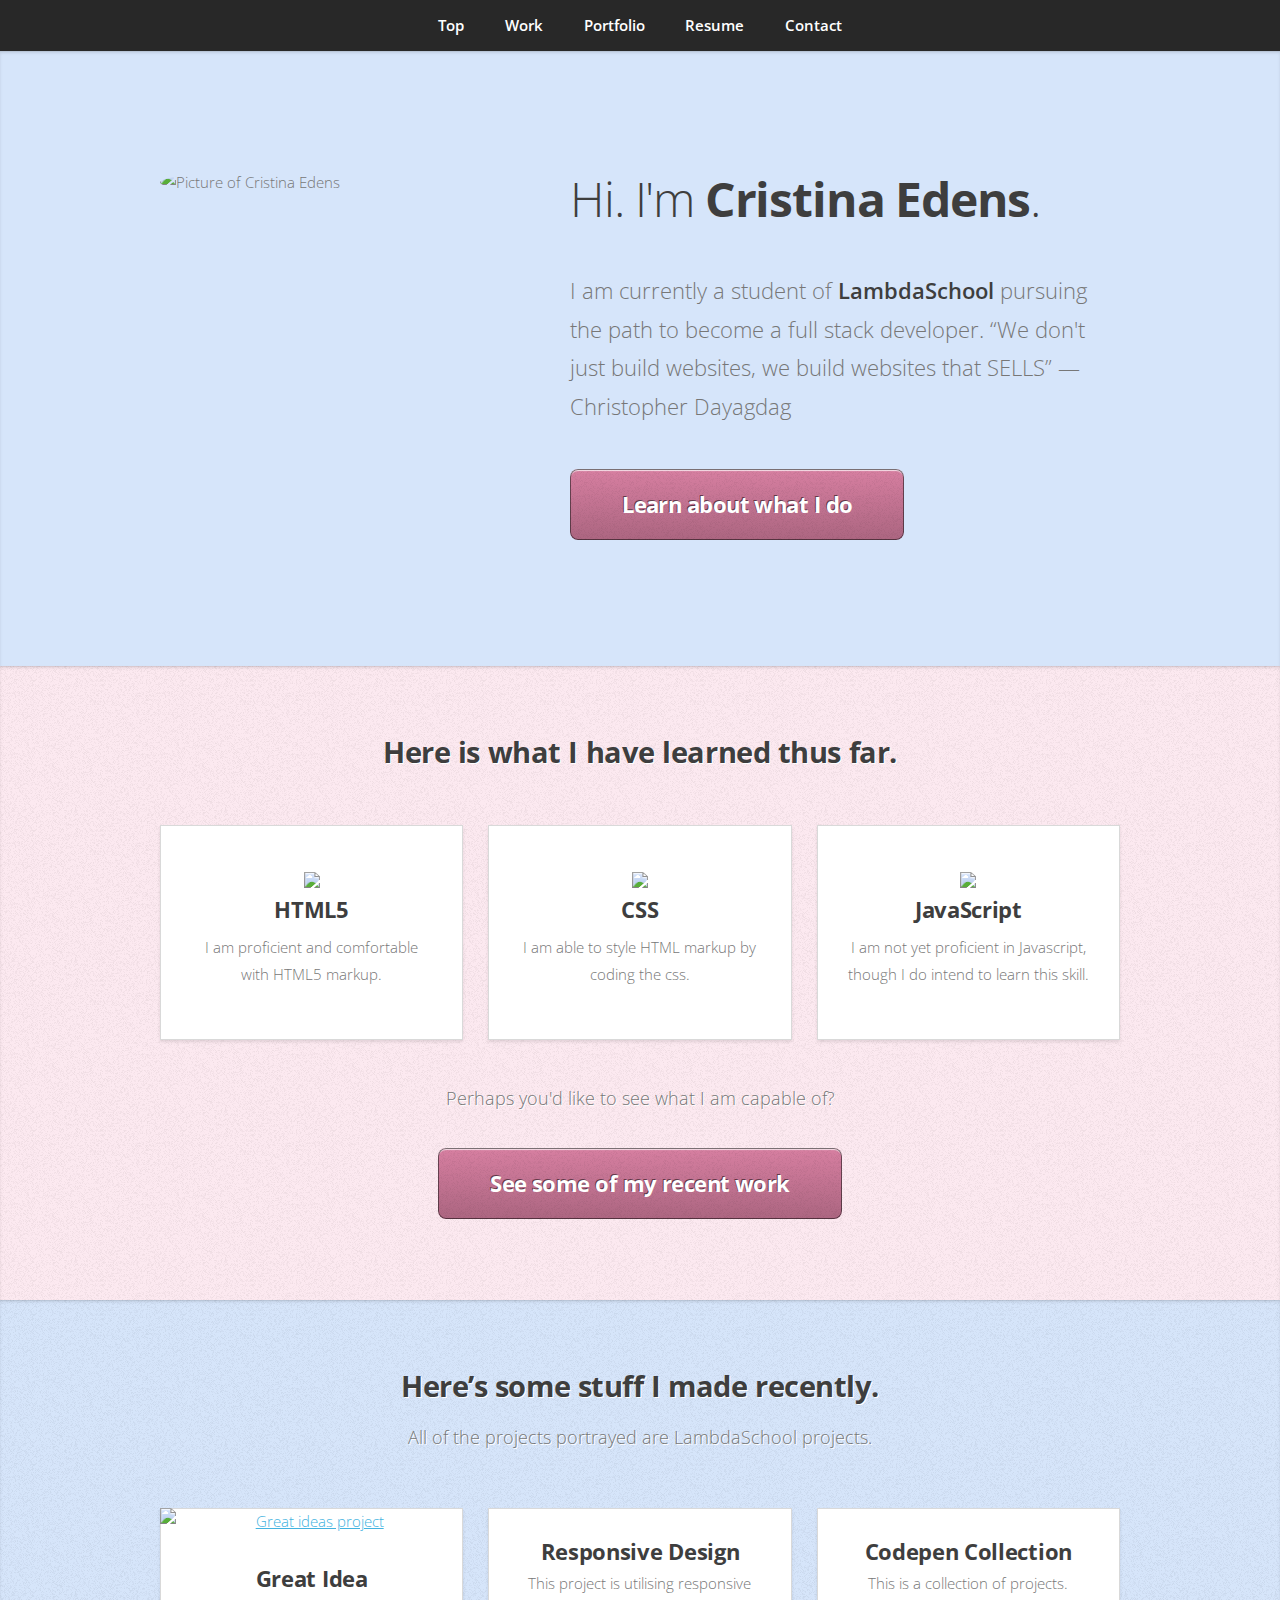
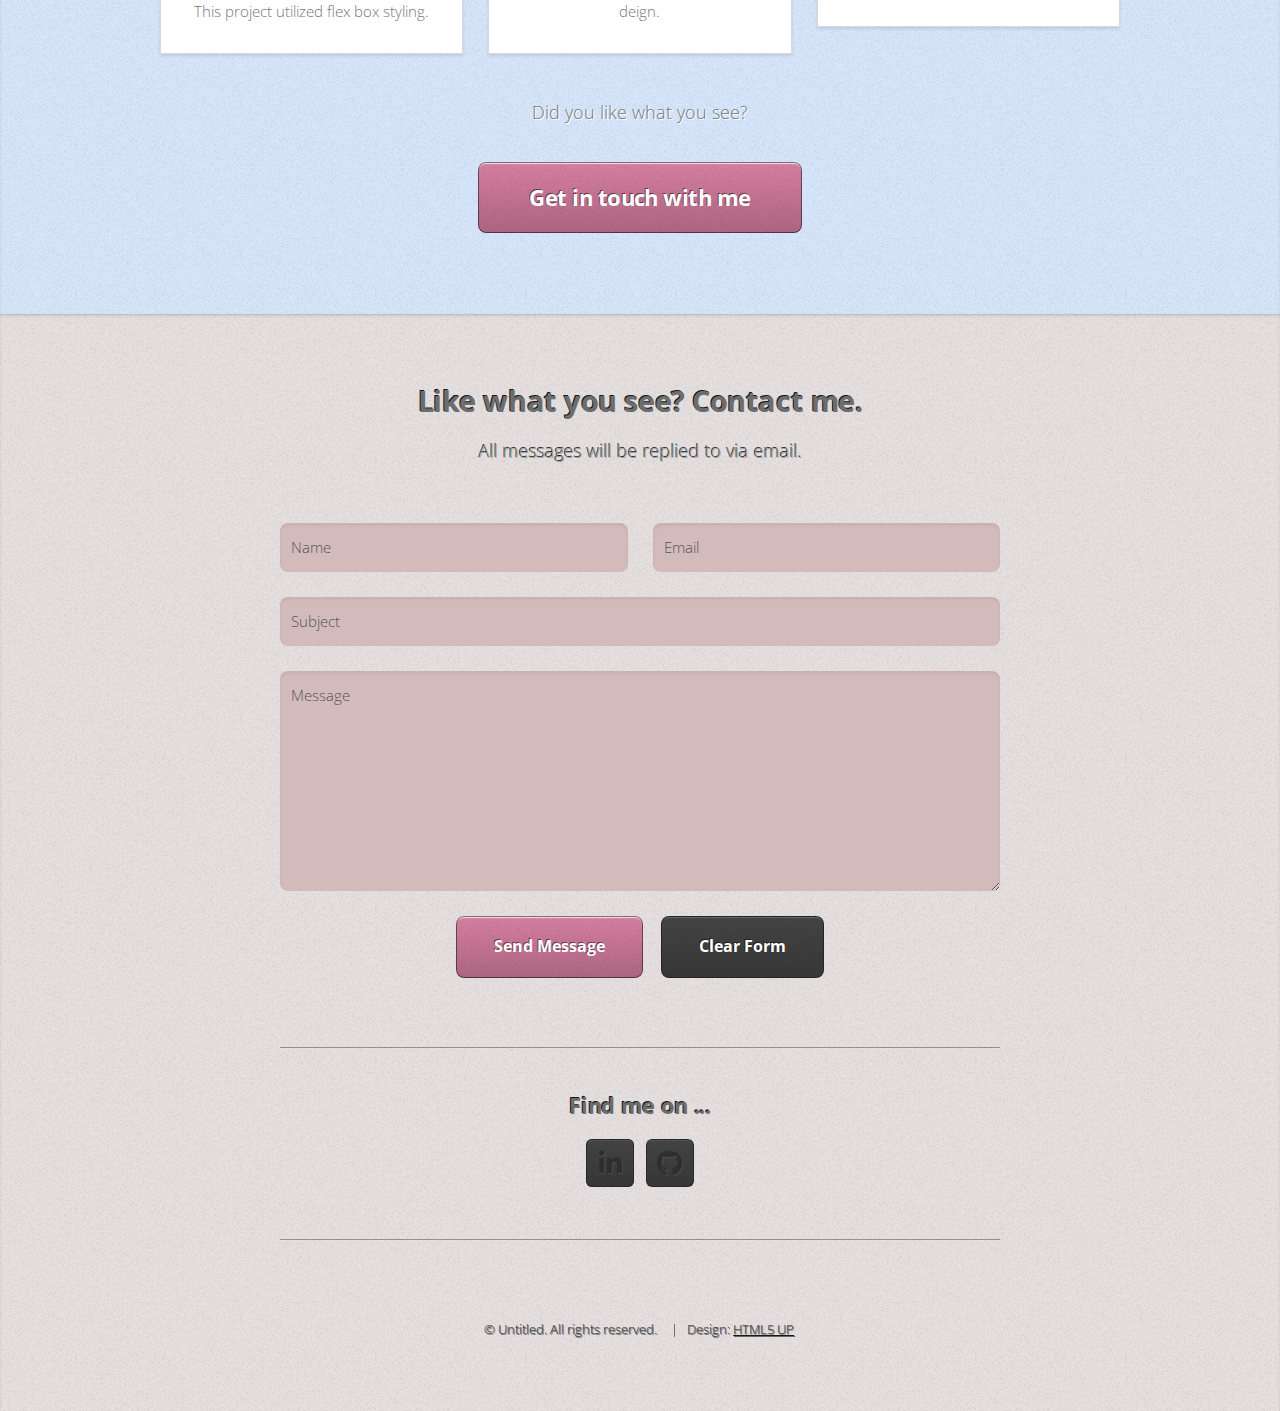
==== index.html @ f10b42aa "moved files from project to live" ====
<!DOCTYPE HTML>
<!--
	Miniport by HTML5 UP edited by Cristina Edens
	html5up.net | @ajlkn
	Free for personal and commercial use under the CCA 3.0 license (html5up.net/license)
-->
<html>

<head>
    <title>Cristina Edens Portfolio</title>
    <meta charset="utf-8" />
    <meta name="viewport" content="width=device-width, initial-scale=1" />
    <link rel="stylesheet" href="assets/css/main.css" />
</head>

<body class="is-preload">

    <!-- Nav -->
    <nav id="nav">
        <ul class="container">
            <li><a href="#top">Top</a></li>
            <li><a href="#work">Work</a></li>
            <li><a href="#portfolio">Portfolio</a></li>
            <li><a href="/resume/index.html">Resume</a></li>
            <li><a href="#contact">Contact</a></li>
        </ul>
    </nav>

    <!-- Home -->
    <article id="top" class="wrapper style1">
        <div class="container">
            <div class="row">
                <div class="col-4 col-5-large col-12-medium">
                    <span class="image fit"><img src="https://i.imgur.com/F3bVmMx.png" alt="Picture of Cristina Edens" /></span>
                </div>
                <div class="col-8 col-7-large col-12-medium">
                    <header>
                        <h1>Hi. I'm <strong>Cristina Edens</strong>.</h1>
                    </header>
                    <p>I am currently a student of <strong>LambdaSchool</strong> pursuing the path to become a full stack developer. “We don't just build websites, we build websites that SELLS” ― Christopher Dayagdag</p>
                    <a href="#work" class="button large scrolly">Learn about what I do</a>
                </div>
            </div>
        </div>
    </article>

    <!-- Work -->
    <article id="work" class="wrapper style2">
        <div class="container">
            <header>
                <h2>Here is what I have learned thus far.</h2>
                <p></p>
            </header>
            <div class="row aln-center">
                <div class="col-4 col-6-medium col-12-small">
                    <section class="box style1">
                        <span class="HTML5"><img src="https://i.imgur.com/Sse3jSx.png"/></span>
                        <h3>HTML5</h3>
                        <p>I am proficient and comfortable with HTML5 markup.</p>
                    </section>
                </div>
                <div class="col-4 col-6-medium col-12-small">
                    <section class="box style1">
                        <span class="css"><img src="https://i.imgur.com/f6TMExQ.png" /></span>
                        <h3>CSS</h3>
                        <p>I am able to style HTML markup by coding the css.</p>
                    </section>
                </div>
                <div class="col-4 col-6-medium col-12-small">
                    <section class="box style1">
                        <span class="javascript"><img src="https://i.imgur.com/dEHGh4d.png"/></span>
                        <h3>JavaScript</h3>
                        <p>I am not yet proficient in Javascript, though I do intend to learn this skill.</p>
                    </section>
                </div>
            </div>
            <footer>
                <p>Perhaps you'd like to see what I am capable of?</p>
                <a href="#portfolio" class="button large scrolly">See some of my recent work</a>
            </footer>
        </div>
    </article>

    <!-- Portfolio -->
    <article id="portfolio" class="wrapper style3">
        <div class="container">
            <header>
                <h2>Here’s some stuff I made recently.</h2>
                <p>All of the projects portrayed are LambdaSchool projects.</p>
            </header>
            <div class="row">
                <div class="col-4 col-6-medium col-12-small">
                    <article class="box style2">
                        <a href="https://github.com/cristinaedens/User-Interface" target="_blank" class="image featured"><img src="https://i.imgur.com/o4sLLwU.jpg" alt="Great ideas project" /></a>
                        <h3><a href="https://github.com/cristinaedens/User-Interface" target="_blank">Great Idea</a></h3>
                        <p>This project utilized flex box styling.</p>
                    </article>
                </div>
                <div class="col-4 col-6-medium col-12-small">
                    <article class="box style2">
                        <a href="https://github.com/cristinaedens/responsive-web-design-I" target="_blank" class="image featured"><img src="https://i.imgur.com/r49oYNP.jpg" alt="" /></a>
                        <h3><a href="https://github.com/cristinaedens/responsive-web-design-I" target="_blank">Responsive Design</a></h3>
                        <p>This project is utilising responsive deign.</p>
                    </article>
                </div>
                <div class="col-4 col-6-medium col-12-small">
                    <article class="box style2">
                        <a href="https://codepen.io/collection/nWeqpE/" target="_blank" class="image featured"><img src="https://i.imgur.com/X6CvQPA.png" alt="" /></a>
                        <h3><a href="https://codepen.io/collection/nWeqpE/" target="_blank">Codepen Collection</a></h3>
                        <p>This is a collection of projects.</p>
                    </article>
                </div>
                <!-- <div class="col-4 col-6-medium col-12-small">
							<article class="box style2">
								<a href="#" class="image featured"><img src="images/pic04.jpg" alt="" /></a>
								<h3><a href="#">Tempus dolore</a></h3>
								<p>Ornare nulla proin odio consequat.</p>
							</article>
						</div>
						<div class="col-4 col-6-medium col-12-small">
							<article class="box style2">
								<a href="#" class="image featured"><img src="images/pic05.jpg" alt="" /></a>
								<h3><a href="#">Feugiat aliquam</a></h3>
								<p>Ornare nulla proin odio consequat.</p>
							</article>
						</div>
						<div class="col-4 col-6-medium col-12-small">
							<article class="box style2">
								<a href="#" class="image featured"><img src="images/pic06.jpg" alt="" /></a>
								<h3><a href="#">Sed amet ornare</a></h3>
								<p>Ornare nulla proin odio consequat.</p>
							</article>
						</div> -->
            </div>
            <footer>
                <p>Did you like what you see?</p>
                <a href="#contact" class="button large scrolly">Get in touch with me</a>
            </footer>
        </div>
    </article>

    <!-- Contact -->
    <article id="contact" class="wrapper style4">
        <div class="container medium">
            <header>
                <h2>Like what you see? Contact me.</h2>
                <p>All messages will be replied to via email.</p>
            </header>
            <div class="row">
                <div class="col-12">
                    <form method="POST" action="https://formspree.io/xoqvbnrz">
                        <div class="row">
                            <div class="col-6 col-12-small">
                                <input type="text" name="name" id="name" placeholder="Name" />
                            </div>
                            <div class="col-6 col-12-small">
                                <input type="text" name="email" id="email" placeholder="Email" />
                            </div>
                            <div class="col-12">
                                <input type="text" name="subject" id="subject" placeholder="Subject" />
                            </div>
                            <div class="col-12">
                                <textarea name="message" id="message" placeholder="Message"></textarea>
                            </div>
                            <div class="col-12">
                                <ul class="actions">
                                    <li><input type="submit" value="Send Message" /></li>
                                    <li><input type="reset" value="Clear Form" class="alt" /></li>
                                </ul>
                            </div>
                        </div>
                    </form>
                </div>
                <div class="col-12">
                    <hr />
                    <h3>Find me on ...</h3>
                    <ul class="social">
                        <!-- <li><a href="#" class="icon brands fa-twitter"><span class="label">Twitter</span></a></li> -->
                        <!-- <li><a href="#" class="icon brands fa-facebook-f"><span class="label">Facebook</span></a></li> -->
                        <!-- <li><a href="#" class="icon brands fa-dribbble"><span class="label">Dribbble</span></a></li> -->
                        <li><a href="https://www.linkedin.com/in/cristina-edens-65777b198/" target="_blank" class="icon brands fa-linkedin-in"><span class="label">LinkedIn</span></a></li>
                        <!-- <li><a href="#" class="icon brands fa-tumblr"><span class="label">Tumblr</span></a></li> -->
                        <!-- <li><a href="#" class="icon brands fa-google-plus"><span class="label">Google+</span></a></li> -->
                        <li><a href="https://github.com/cristinaedens" class="icon brands fa-github" target="_blank"><span class="label">Github</span></a></li>
                        <!--
								<li><a href="#" class="icon solid fa-rss"><span>RSS</span></a></li>
								<li><a href="#" class="icon brands fa-instagram"><span>Instagram</span></a></li>
								<li><a href="#" class="icon brands fa-foursquare"><span>Foursquare</span></a></li>
								<li><a href="#" class="icon brands fa-skype"><span>Skype</span></a></li>
								<li><a href="#" class="icon brands fa-soundcloud"><span>Soundcloud</span></a></li>
								<li><a href="#" class="icon brands fa-youtube"><span>YouTube</span></a></li>
								<li><a href="#" class="icon brands fa-blogger"><span>Blogger</span></a></li>
								<li><a href="#" class="icon brands fa-flickr"><span>Flickr</span></a></li>
								<li><a href="#" class="icon brands fa-vimeo"><span>Vimeo</span></a></li>
								-->
                    </ul>
                    <hr />
                </div>
            </div>
            <footer>
                <ul id="copyright">
                    <li>&copy; Untitled. All rights reserved.</li>
                    <li>Design: <a href="http://html5up.net">HTML5 UP</a></li>
                </ul>
            </footer>
        </div>
    </article>

    <!-- Scripts -->
    <script src="assets/js/jquery.min.js"></script>
    <script src="assets/js/jquery.scrolly.min.js"></script>
    <script src="assets/js/browser.min.js"></script>
    <script src="assets/js/breakpoints.min.js"></script>
    <script src="assets/js/util.js"></script>
    <script src="assets/js/main.js"></script>

</body>

</html>
---- assets/css/main.css ----
@import url("https://fonts.googleapis.com/css?family=Open+Sans:300,300italic,600,600italic,700");
@import url("fontawesome-all.min.css");

/*
	Miniport by HTML5 UP
	html5up.net | @ajlkn
	Free for personal and commercial use under the CCA 3.0 license (html5up.net/license)
*/

html, body, div, span, applet, object,
iframe, h1, h2, h3, h4, h5, h6, p, blockquote,
pre, a, abbr, acronym, address, big, cite,
code, del, dfn, em, img, ins, kbd, q, s, samp,
small, strike, strong, sub, sup, tt, var, b,
u, i, center, dl, dt, dd, ol, ul, li, fieldset,
form, label, legend, table, caption, tbody,
tfoot, thead, tr, th, td, article, aside,
canvas, details, embed, figure, figcaption,
footer, header, hgroup, menu, nav, output, ruby,
section, summary, time, mark, audio, video {
	margin: 0;
	padding: 0;
	border: 0;
	font-size: 100%;
	font: inherit;
	vertical-align: baseline;}

article, aside, details, figcaption, figure,
footer, header, hgroup, menu, nav, section {
	display: block;}

body {
	line-height: 1;
}

ol, ul {
	list-style: none;
}

blockquote, q {
	quotes: none;
}

	blockquote:before, blockquote:after, q:before, q:after {
		content: '';
		content: none;
	}

table {
	border-collapse: collapse;
	border-spacing: 0;
}

body {
	-webkit-text-size-adjust: none;
}

mark {
	background-color: transparent;
	color: inherit;
}

input::-moz-focus-inner {
	border: 0;
	padding: 0;
}

input, select, textarea {
	-moz-appearance: none;
	-webkit-appearance: none;
	-ms-appearance: none;
	appearance: none;
}

/* Basic */

	html {
		box-sizing: border-box;
	}

	*, *:before, *:after {
		box-sizing: inherit;
	}

	body {
		padding-top: 3.5em;
	}

		body.is-preload *, body.is-preload *:before, body.is-preload *:after {
			-moz-animation: none !important;
			-webkit-animation: none !important;
			-ms-animation: none !important;
			animation: none !important;
			-moz-transition: none !important;
			-webkit-transition: none !important;
			-ms-transition: none !important;
			transition: none !important;
		}

	body, input, textarea, select {
		font-family: 'Open Sans', sans-serif;
		line-height: 1.85em;
		color: rgb(119, 119, 119);
		font-weight: 300;
		font-size: 13pt;
	}

	a {
		-moz-transition: color .2s ease-in-out;
		-webkit-transition: color .2s ease-in-out;
		-ms-transition: color .2s ease-in-out;
		transition: color .2s ease-in-out;
		color: #43B3E0;
		text-decoration: underline;
	}

		a:hover {
			color: #43bff0 !important;
		}

		a img {
			border: 0;
		}

	b, strong {
		font-weight: 600;
		color: #3e3e3e;
	}

	i, em {
		font-style: italic;
	}

	sub {
		position: relative;
		top: 0.5em;
		font-size: 0.8em;
	}

	sup {
		position: relative;
		top: -0.5em;
		font-size: 0.8em;
	}

	blockquote {
		border-left: solid 0.75em #eee;
		padding: 1em 0 1em 1.5em;
		font-style: italic;
	}

	h1, h2, h3, h4, h5, h6 {
		color: #3e3e3e;
		margin: 0 0 0.75em 0;
	}

	h1 a, h2 a, h3 a, h4 a, h5 a, h6 a {
		text-decoration: none;
		color: inherit;
	}

	h2, h3, h4, h5, h6 {
		font-weight: 700;
	}

	h1 {
		font-size: 3.25em;
		letter-spacing: -0.025em;
		font-weight: 300;
	}

		h1 strong {
			font-weight: 700;
		}

	h2 {
		font-size: 2em;
		letter-spacing: -0.015em;
	}

	h3 {
		font-size: 1.5em;
		letter-spacing: -0.015em;
	}

	em, i {
		font-style: italic;
	}

	br.clear {
		clear: both;
	}

	hr {
		border: 0;
		border-top: solid 1px #444;
		border-top-color: rgba(0, 0, 0, 0.35);
		box-shadow: 0px 1px 0px 0px rgba(255, 255, 255, 0.1);
		height: 1px;
		margin: 3em 0;
	}

	p, ul, ol, dl, table {
		margin-bottom: 2em;
	}

	header {
		margin: 0 0 3em 0;
	}

		header > p {
			font-size: 1.25em;
			margin: 0;
		}

	footer {
		margin: 3em 0 0 0;
	}

		footer > p {
			font-size: 1.25em;
		}

/* Container */

	.container {
		margin: 0 auto;
		max-width: calc(100% - 50px);
		width: 1200px;
	}

		.container.medium {
			width: 900px;
		}

		@media screen and (max-width: 1680px) {

			.container {
				width: 1200px;
			}

				.container.medium {
					width: 900px;
				}

		}

		@media screen and (max-width: 1280px) {

			.container {
				width: 960px;
			}

				.container.medium {
					width: 720px;
				}

		}

		@media screen and (max-width: 980px) {

			.container {
				width: 100%;
			}

				.container.medium {
					width: 75%;
				}

		}

		@media screen and (max-width: 736px) {

			.container {
				width: 100%;
				max-width: calc(100% - 30px);
			}

				.container.medium {
					width: 100%;
				}

		}

/* Row */

	.row {
		display: flex;
		flex-wrap: wrap;
		box-sizing: border-box;
		align-items: stretch;
	}

		.row > * {
			box-sizing: border-box;
		}

		.row.gtr-uniform > * > :last-child {
			margin-bottom: 0;
		}

		.row.aln-left {
			justify-content: flex-start;
		}

		.row.aln-center {
			justify-content: center;
		}

		.row.aln-right {
			justify-content: flex-end;
		}

		.row.aln-top {
			align-items: flex-start;
		}

		.row.aln-middle {
			align-items: center;
		}

		.row.aln-bottom {
			align-items: flex-end;
		}

		.row > .imp {
			order: -1;
		}

		.row > .col-1 {
			width: 8.33333%;
		}

		.row > .off-1 {
			margin-left: 8.33333%;
		}

		.row > .col-2 {
			width: 16.66667%;
		}

		.row > .off-2 {
			margin-left: 16.66667%;
		}

		.row > .col-3 {
			width: 25%;
		}

		.row > .off-3 {
			margin-left: 25%;
		}

		.row > .col-4 {
			width: 33.33333%;
		}

		.row > .off-4 {
			margin-left: 33.33333%;
		}

		.row > .col-5 {
			width: 41.66667%;
		}

		.row > .off-5 {
			margin-left: 41.66667%;
		}

		.row > .col-6 {
			width: 50%;
		}

		.row > .off-6 {
			margin-left: 50%;
		}

		.row > .col-7 {
			width: 58.33333%;
		}

		.row > .off-7 {
			margin-left: 58.33333%;
		}

		.row > .col-8 {
			width: 66.66667%;
		}

		.row > .off-8 {
			margin-left: 66.66667%;
		}

		.row > .col-9 {
			width: 75%;
		}

		.row > .off-9 {
			margin-left: 75%;
		}

		.row > .col-10 {
			width: 83.33333%;
		}

		.row > .off-10 {
			margin-left: 83.33333%;
		}

		.row > .col-11 {
			width: 91.66667%;
		}

		.row > .off-11 {
			margin-left: 91.66667%;
		}

		.row > .col-12 {
			width: 100%;
		}

		.row > .off-12 {
			margin-left: 100%;
		}

		.row.gtr-0 {
			margin-top: 0px;
			margin-left: 0px;
		}

			.row.gtr-0 > * {
				padding: 0px 0 0 0px;
			}

			.row.gtr-0.gtr-uniform {
				margin-top: 0px;
			}

				.row.gtr-0.gtr-uniform > * {
					padding-top: 0px;
				}

		.row.gtr-25 {
			margin-top: -6.25px;
			margin-left: -6.25px;
		}

			.row.gtr-25 > * {
				padding: 6.25px 0 0 6.25px;
			}

			.row.gtr-25.gtr-uniform {
				margin-top: -6.25px;
			}

				.row.gtr-25.gtr-uniform > * {
					padding-top: 6.25px;
				}

		.row.gtr-50 {
			margin-top: -12.5px;
			margin-left: -12.5px;
		}

			.row.gtr-50 > * {
				padding: 12.5px 0 0 12.5px;
			}

			.row.gtr-50.gtr-uniform {
				margin-top: -12.5px;
			}

				.row.gtr-50.gtr-uniform > * {
					padding-top: 12.5px;
				}

		.row {
			margin-top: -25px;
			margin-left: -25px;
		}

			.row > * {
				padding: 25px 0 0 25px;
			}

			.row.gtr-uniform {
				margin-top: -25px;
			}

				.row.gtr-uniform > * {
					padding-top: 25px;
				}

		.row.gtr-150 {
			margin-top: -37.5px;
			margin-left: -37.5px;
		}

			.row.gtr-150 > * {
				padding: 37.5px 0 0 37.5px;
			}

			.row.gtr-150.gtr-uniform {
				margin-top: -37.5px;
			}

				.row.gtr-150.gtr-uniform > * {
					padding-top: 37.5px;
				}

		.row.gtr-200 {
			margin-top: -50px;
			margin-left: -50px;
		}

			.row.gtr-200 > * {
				padding: 50px 0 0 50px;
			}

			.row.gtr-200.gtr-uniform {
				margin-top: -50px;
			}

				.row.gtr-200.gtr-uniform > * {
					padding-top: 50px;
				}

		@media screen and (max-width: 1680px) {

			.row {
				display: flex;
				flex-wrap: wrap;
				box-sizing: border-box;
				align-items: stretch;
			}

				.row > * {
					box-sizing: border-box;
				}

				.row.gtr-uniform > * > :last-child {
					margin-bottom: 0;
				}

				.row.aln-left {
					justify-content: flex-start;
				}

				.row.aln-center {
					justify-content: center;
				}

				.row.aln-right {
					justify-content: flex-end;
				}

				.row.aln-top {
					align-items: flex-start;
				}

				.row.aln-middle {
					align-items: center;
				}

				.row.aln-bottom {
					align-items: flex-end;
				}

				.row > .imp-xlarge {
					order: -1;
				}

				.row > .col-1-xlarge {
					width: 8.33333%;
				}

				.row > .off-1-xlarge {
					margin-left: 8.33333%;
				}

				.row > .col-2-xlarge {
					width: 16.66667%;
				}

				.row > .off-2-xlarge {
					margin-left: 16.66667%;
				}

				.row > .col-3-xlarge {
					width: 25%;
				}

				.row > .off-3-xlarge {
					margin-left: 25%;
				}

				.row > .col-4-xlarge {
					width: 33.33333%;
				}

				.row > .off-4-xlarge {
					margin-left: 33.33333%;
				}

				.row > .col-5-xlarge {
					width: 41.66667%;
				}

				.row > .off-5-xlarge {
					margin-left: 41.66667%;
				}

				.row > .col-6-xlarge {
					width: 50%;
				}

				.row > .off-6-xlarge {
					margin-left: 50%;
				}

				.row > .col-7-xlarge {
					width: 58.33333%;
				}

				.row > .off-7-xlarge {
					margin-left: 58.33333%;
				}

				.row > .col-8-xlarge {
					width: 66.66667%;
				}

				.row > .off-8-xlarge {
					margin-left: 66.66667%;
				}

				.row > .col-9-xlarge {
					width: 75%;
				}

				.row > .off-9-xlarge {
					margin-left: 75%;
				}

				.row > .col-10-xlarge {
					width: 83.33333%;
				}

				.row > .off-10-xlarge {
					margin-left: 83.33333%;
				}

				.row > .col-11-xlarge {
					width: 91.66667%;
				}

				.row > .off-11-xlarge {
					margin-left: 91.66667%;
				}

				.row > .col-12-xlarge {
					width: 100%;
				}

				.row > .off-12-xlarge {
					margin-left: 100%;
				}

				.row.gtr-0 {
					margin-top: 0px;
					margin-left: 0px;
				}

					.row.gtr-0 > * {
						padding: 0px 0 0 0px;
					}

					.row.gtr-0.gtr-uniform {
						margin-top: 0px;
					}

						.row.gtr-0.gtr-uniform > * {
							padding-top: 0px;
						}

				.row.gtr-25 {
					margin-top: -6.25px;
					margin-left: -6.25px;
				}

					.row.gtr-25 > * {
						padding: 6.25px 0 0 6.25px;
					}

					.row.gtr-25.gtr-uniform {
						margin-top: -6.25px;
					}

						.row.gtr-25.gtr-uniform > * {
							padding-top: 6.25px;
						}

				.row.gtr-50 {
					margin-top: -12.5px;
					margin-left: -12.5px;
				}

					.row.gtr-50 > * {
						padding: 12.5px 0 0 12.5px;
					}

					.row.gtr-50.gtr-uniform {
						margin-top: -12.5px;
					}

						.row.gtr-50.gtr-uniform > * {
							padding-top: 12.5px;
						}

				.row {
					margin-top: -25px;
					margin-left: -25px;
				}

					.row > * {
						padding: 25px 0 0 25px;
					}

					.row.gtr-uniform {
						margin-top: -25px;
					}

						.row.gtr-uniform > * {
							padding-top: 25px;
						}

				.row.gtr-150 {
					margin-top: -37.5px;
					margin-left: -37.5px;
				}

					.row.gtr-150 > * {
						padding: 37.5px 0 0 37.5px;
					}

					.row.gtr-150.gtr-uniform {
						margin-top: -37.5px;
					}

						.row.gtr-150.gtr-uniform > * {
							padding-top: 37.5px;
						}

				.row.gtr-200 {
					margin-top: -50px;
					margin-left: -50px;
				}

					.row.gtr-200 > * {
						padding: 50px 0 0 50px;
					}

					.row.gtr-200.gtr-uniform {
						margin-top: -50px;
					}

						.row.gtr-200.gtr-uniform > * {
							padding-top: 50px;
						}

		}

		@media screen and (max-width: 1280px) {

			.row {
				display: flex;
				flex-wrap: wrap;
				box-sizing: border-box;
				align-items: stretch;
			}

				.row > * {
					box-sizing: border-box;
				}

				.row.gtr-uniform > * > :last-child {
					margin-bottom: 0;
				}

				.row.aln-left {
					justify-content: flex-start;
				}

				.row.aln-center {
					justify-content: center;
				}

				.row.aln-right {
					justify-content: flex-end;
				}

				.row.aln-top {
					align-items: flex-start;
				}

				.row.aln-middle {
					align-items: center;
				}

				.row.aln-bottom {
					align-items: flex-end;
				}

				.row > .imp-large {
					order: -1;
				}

				.row > .col-1-large {
					width: 8.33333%;
				}

				.row > .off-1-large {
					margin-left: 8.33333%;
				}

				.row > .col-2-large {
					width: 16.66667%;
				}

				.row > .off-2-large {
					margin-left: 16.66667%;
				}

				.row > .col-3-large {
					width: 25%;
				}

				.row > .off-3-large {
					margin-left: 25%;
				}

				.row > .col-4-large {
					width: 33.33333%;
				}

				.row > .off-4-large {
					margin-left: 33.33333%;
				}

				.row > .col-5-large {
					width: 41.66667%;
				}

				.row > .off-5-large {
					margin-left: 41.66667%;
				}

				.row > .col-6-large {
					width: 50%;
				}

				.row > .off-6-large {
					margin-left: 50%;
				}

				.row > .col-7-large {
					width: 58.33333%;
				}

				.row > .off-7-large {
					margin-left: 58.33333%;
				}

				.row > .col-8-large {
					width: 66.66667%;
				}

				.row > .off-8-large {
					margin-left: 66.66667%;
				}

				.row > .col-9-large {
					width: 75%;
				}

				.row > .off-9-large {
					margin-left: 75%;
				}

				.row > .col-10-large {
					width: 83.33333%;
				}

				.row > .off-10-large {
					margin-left: 83.33333%;
				}

				.row > .col-11-large {
					width: 91.66667%;
				}

				.row > .off-11-large {
					margin-left: 91.66667%;
				}

				.row > .col-12-large {
					width: 100%;
				}

				.row > .off-12-large {
					margin-left: 100%;
				}

				.row.gtr-0 {
					margin-top: 0px;
					margin-left: 0px;
				}

					.row.gtr-0 > * {
						padding: 0px 0 0 0px;
					}

					.row.gtr-0.gtr-uniform {
						margin-top: 0px;
					}

						.row.gtr-0.gtr-uniform > * {
							padding-top: 0px;
						}

				.row.gtr-25 {
					margin-top: -6.25px;
					margin-left: -6.25px;
				}

					.row.gtr-25 > * {
						padding: 6.25px 0 0 6.25px;
					}

					.row.gtr-25.gtr-uniform {
						margin-top: -6.25px;
					}

						.row.gtr-25.gtr-uniform > * {
							padding-top: 6.25px;
						}

				.row.gtr-50 {
					margin-top: -12.5px;
					margin-left: -12.5px;
				}

					.row.gtr-50 > * {
						padding: 12.5px 0 0 12.5px;
					}

					.row.gtr-50.gtr-uniform {
						margin-top: -12.5px;
					}

						.row.gtr-50.gtr-uniform > * {
							padding-top: 12.5px;
						}

				.row {
					margin-top: -25px;
					margin-left: -25px;
				}

					.row > * {
						padding: 25px 0 0 25px;
					}

					.row.gtr-uniform {
						margin-top: -25px;
					}

						.row.gtr-uniform > * {
							padding-top: 25px;
						}

				.row.gtr-150 {
					margin-top: -37.5px;
					margin-left: -37.5px;
				}

					.row.gtr-150 > * {
						padding: 37.5px 0 0 37.5px;
					}

					.row.gtr-150.gtr-uniform {
						margin-top: -37.5px;
					}

						.row.gtr-150.gtr-uniform > * {
							padding-top: 37.5px;
						}

				.row.gtr-200 {
					margin-top: -50px;
					margin-left: -50px;
				}

					.row.gtr-200 > * {
						padding: 50px 0 0 50px;
					}

					.row.gtr-200.gtr-uniform {
						margin-top: -50px;
					}

						.row.gtr-200.gtr-uniform > * {
							padding-top: 50px;
						}

		}

		@media screen and (max-width: 980px) {

			.row {
				display: flex;
				flex-wrap: wrap;
				box-sizing: border-box;
				align-items: stretch;
			}

				.row > * {
					box-sizing: border-box;
				}

				.row.gtr-uniform > * > :last-child {
					margin-bottom: 0;
				}

				.row.aln-left {
					justify-content: flex-start;
				}

				.row.aln-center {
					justify-content: center;
				}

				.row.aln-right {
					justify-content: flex-end;
				}

				.row.aln-top {
					align-items: flex-start;
				}

				.row.aln-middle {
					align-items: center;
				}

				.row.aln-bottom {
					align-items: flex-end;
				}

				.row > .imp-medium {
					order: -1;
				}

				.row > .col-1-medium {
					width: 8.33333%;
				}

				.row > .off-1-medium {
					margin-left: 8.33333%;
				}

				.row > .col-2-medium {
					width: 16.66667%;
				}

				.row > .off-2-medium {
					margin-left: 16.66667%;
				}

				.row > .col-3-medium {
					width: 25%;
				}

				.row > .off-3-medium {
					margin-left: 25%;
				}

				.row > .col-4-medium {
					width: 33.33333%;
				}

				.row > .off-4-medium {
					margin-left: 33.33333%;
				}

				.row > .col-5-medium {
					width: 41.66667%;
				}

				.row > .off-5-medium {
					margin-left: 41.66667%;
				}

				.row > .col-6-medium {
					width: 50%;
				}

				.row > .off-6-medium {
					margin-left: 50%;
				}

				.row > .col-7-medium {
					width: 58.33333%;
				}

				.row > .off-7-medium {
					margin-left: 58.33333%;
				}

				.row > .col-8-medium {
					width: 66.66667%;
				}

				.row > .off-8-medium {
					margin-left: 66.66667%;
				}

				.row > .col-9-medium {
					width: 75%;
				}

				.row > .off-9-medium {
					margin-left: 75%;
				}

				.row > .col-10-medium {
					width: 83.33333%;
				}

				.row > .off-10-medium {
					margin-left: 83.33333%;
				}

				.row > .col-11-medium {
					width: 91.66667%;
				}

				.row > .off-11-medium {
					margin-left: 91.66667%;
				}

				.row > .col-12-medium {
					width: 100%;
				}

				.row > .off-12-medium {
					margin-left: 100%;
				}

				.row.gtr-0 {
					margin-top: 0px;
					margin-left: 0px;
				}

					.row.gtr-0 > * {
						padding: 0px 0 0 0px;
					}

					.row.gtr-0.gtr-uniform {
						margin-top: 0px;
					}

						.row.gtr-0.gtr-uniform > * {
							padding-top: 0px;
						}

				.row.gtr-25 {
					margin-top: -6.25px;
					margin-left: -6.25px;
				}

					.row.gtr-25 > * {
						padding: 6.25px 0 0 6.25px;
					}

					.row.gtr-25.gtr-uniform {
						margin-top: -6.25px;
					}

						.row.gtr-25.gtr-uniform > * {
							padding-top: 6.25px;
						}

				.row.gtr-50 {
					margin-top: -12.5px;
					margin-left: -12.5px;
				}

					.row.gtr-50 > * {
						padding: 12.5px 0 0 12.5px;
					}

					.row.gtr-50.gtr-uniform {
						margin-top: -12.5px;
					}

						.row.gtr-50.gtr-uniform > * {
							padding-top: 12.5px;
						}

				.row {
					margin-top: -25px;
					margin-left: -25px;
				}

					.row > * {
						padding: 25px 0 0 25px;
					}

					.row.gtr-uniform {
						margin-top: -25px;
					}

						.row.gtr-uniform > * {
							padding-top: 25px;
						}

				.row.gtr-150 {
					margin-top: -37.5px;
					margin-left: -37.5px;
				}

					.row.gtr-150 > * {
						padding: 37.5px 0 0 37.5px;
					}

					.row.gtr-150.gtr-uniform {
						margin-top: -37.5px;
					}

						.row.gtr-150.gtr-uniform > * {
							padding-top: 37.5px;
						}

				.row.gtr-200 {
					margin-top: -50px;
					margin-left: -50px;
				}

					.row.gtr-200 > * {
						padding: 50px 0 0 50px;
					}

					.row.gtr-200.gtr-uniform {
						margin-top: -50px;
					}

						.row.gtr-200.gtr-uniform > * {
							padding-top: 50px;
						}

		}

		@media screen and (max-width: 736px) {

			.row {
				display: flex;
				flex-wrap: wrap;
				box-sizing: border-box;
				align-items: stretch;
			}

				.row > * {
					box-sizing: border-box;
				}

				.row.gtr-uniform > * > :last-child {
					margin-bottom: 0;
				}

				.row.aln-left {
					justify-content: flex-start;
				}

				.row.aln-center {
					justify-content: center;
				}

				.row.aln-right {
					justify-content: flex-end;
				}

				.row.aln-top {
					align-items: flex-start;
				}

				.row.aln-middle {
					align-items: center;
				}

				.row.aln-bottom {
					align-items: flex-end;
				}

				.row > .imp-small {
					order: -1;
				}

				.row > .col-1-small {
					width: 8.33333%;
				}

				.row > .off-1-small {
					margin-left: 8.33333%;
				}

				.row > .col-2-small {
					width: 16.66667%;
				}

				.row > .off-2-small {
					margin-left: 16.66667%;
				}

				.row > .col-3-small {
					width: 25%;
				}

				.row > .off-3-small {
					margin-left: 25%;
				}

				.row > .col-4-small {
					width: 33.33333%;
				}

				.row > .off-4-small {
					margin-left: 33.33333%;
				}

				.row > .col-5-small {
					width: 41.66667%;
				}

				.row > .off-5-small {
					margin-left: 41.66667%;
				}

				.row > .col-6-small {
					width: 50%;
				}

				.row > .off-6-small {
					margin-left: 50%;
				}

				.row > .col-7-small {
					width: 58.33333%;
				}

				.row > .off-7-small {
					margin-left: 58.33333%;
				}

				.row > .col-8-small {
					width: 66.66667%;
				}

				.row > .off-8-small {
					margin-left: 66.66667%;
				}

				.row > .col-9-small {
					width: 75%;
				}

				.row > .off-9-small {
					margin-left: 75%;
				}

				.row > .col-10-small {
					width: 83.33333%;
				}

				.row > .off-10-small {
					margin-left: 83.33333%;
				}

				.row > .col-11-small {
					width: 91.66667%;
				}

				.row > .off-11-small {
					margin-left: 91.66667%;
				}

				.row > .col-12-small {
					width: 100%;
				}

				.row > .off-12-small {
					margin-left: 100%;
				}

				.row.gtr-0 {
					margin-top: 0px;
					margin-left: 0px;
				}

					.row.gtr-0 > * {
						padding: 0px 0 0 0px;
					}

					.row.gtr-0.gtr-uniform {
						margin-top: 0px;
					}

						.row.gtr-0.gtr-uniform > * {
							padding-top: 0px;
						}

				.row.gtr-25 {
					margin-top: -3.75px;
					margin-left: -3.75px;
				}

					.row.gtr-25 > * {
						padding: 3.75px 0 0 3.75px;
					}

					.row.gtr-25.gtr-uniform {
						margin-top: -3.75px;
					}

						.row.gtr-25.gtr-uniform > * {
							padding-top: 3.75px;
						}

				.row.gtr-50 {
					margin-top: -7.5px;
					margin-left: -7.5px;
				}

					.row.gtr-50 > * {
						padding: 7.5px 0 0 7.5px;
					}

					.row.gtr-50.gtr-uniform {
						margin-top: -7.5px;
					}

						.row.gtr-50.gtr-uniform > * {
							padding-top: 7.5px;
						}

				.row {
					margin-top: -15px;
					margin-left: -15px;
				}

					.row > * {
						padding: 15px 0 0 15px;
					}

					.row.gtr-uniform {
						margin-top: -15px;
					}

						.row.gtr-uniform > * {
							padding-top: 15px;
						}

				.row.gtr-150 {
					margin-top: -22.5px;
					margin-left: -22.5px;
				}

					.row.gtr-150 > * {
						padding: 22.5px 0 0 22.5px;
					}

					.row.gtr-150.gtr-uniform {
						margin-top: -22.5px;
					}

						.row.gtr-150.gtr-uniform > * {
							padding-top: 22.5px;
						}

				.row.gtr-200 {
					margin-top: -30px;
					margin-left: -30px;
				}

					.row.gtr-200 > * {
						padding: 30px 0 0 30px;
					}

					.row.gtr-200.gtr-uniform {
						margin-top: -30px;
					}

						.row.gtr-200.gtr-uniform > * {
							padding-top: 30px;
						}

		}

/* Form */

	form label {
		color: #3e3e3e;
		font-weight: 700;
		display: block;
		margin: 0 0 0.5em 0;
	}

	form input[type=text],
	form input[type=email],
	form input[type=password],
	form select,
	form textarea {
		-moz-transition: background .2s ease-in-out, box-shadow .2s ease-in-out;
		-webkit-transition: background .2s ease-in-out, box-shadow .2s ease-in-out;
		-ms-transition: background .2s ease-in-out, box-shadow .2s ease-in-out;
		transition: background .2s ease-in-out, box-shadow .2s ease-in-out;
		-webkit-appearance: none;
		display: block;
		border: 0;
		padding: 0.75em;
		font-size: 1em;
		border-radius: 8px;
		border: solid 1px #ddd;
		background: #fff;
		color: rgb(165, 102, 247);
		box-shadow: inset 0px 2px 3px 1px rgba(0, 0, 0, 0.05), 0px 1px 0px 0px rgba(255, 255, 255, 0.025);
		width: 100%;
	}

		form input[type=text]:focus,
		form input[type=email]:focus,
		form input[type=password]:focus,
		form select:focus,
		form textarea:focus {
			background: #fafafa;
			box-shadow: inset 0px 2px 5px 0px rgba(0, 0, 0, 0.05), 0px 1px 0px 0px rgba(255, 255, 255, 0.025), inset 0px 0px 2px 1px #43bff0;
		}

	form textarea {
		height: 15em;
	}

	form .actions:last-child {
		margin-bottom: 0;
	}

	form ::-webkit-input-placeholder {
		color: #555 !important;
	}

	form :-moz-placeholder {
		color: #555 !important;
	}

	form ::-moz-placeholder {
		color: #555 !important;
	}

	form :-ms-input-placeholder {
		color: #555 !important;
	}

	form ::-moz-focus-inner {
		border: 0;
	}

/* Tables */

	table {
		width: 100%;
	}

		table.default {
			width: 100%;
		}

			table.default tr {
				border-top: solid 1px #eee;
			}

				table.default tr:first-child {
					border-top: 0;
				}

			table.default td {
				padding: 0.5em 1em 0.5em 1em;
			}

			table.default th {
				text-align: left;
				padding: 0.5em 1em 0.5em 1em;
				font-weight: 600;
				margin: 0 0 1em 0;
			}

			table.default thead {
				background: #4f4f4f;
				color: #fff;
			}

/* Section/Article */

	section, article {
		margin-bottom: 3em;
	}

	section > :last-child,
	article > :last-child,
	section:last-child,
	article:last-child {
		margin-bottom: 0;
	}

/* Image */

	.image {
		display: inline-block;
		position: relative;
	}

		.image img {
			display: block;
			width: 100%;
		}

		.image.fit {
			display: block;
			width: 100%;
		}

		.image.featured {
			display: block;
			width: 100%;
			margin: 0 0 2em 0;
		}

		.image.left {
			float: left;
			margin: 0 2em 2em 0;
		}

		.image.centered {
			display: block;
			margin: 0 0 2em 0;
		}

			.image.centered img {
				margin: 0 auto;
				width: auto;
			}

/* Button */

	input[type="button"],
	input[type="submit"],
	input[type="reset"],
	button,
	.button {
		background-image: url("images/bg.png"), -moz-linear-gradient(top, rgba(0, 0, 0, 0), rgba(0, 0, 0, 0.2));
		background-image: url("images/bg.png"), -webkit-linear-gradient(top, rgba(0, 0, 0, 0), rgba(0, 0, 0, 0.2));
		background-image: url("images/bg.png"), -ms-linear-gradient(top, rgba(0, 0, 0, 0), rgba(0, 0, 0, 0.2));
		background-image: url("images/bg.png"), linear-gradient(top, rgba(0, 0, 0, 0), rgba(0, 0, 0, 0.2));
		-moz-transition: background-color .2s ease-in-out;
		-webkit-transition: background-color .2s ease-in-out;
		-ms-transition: background-color .2s ease-in-out;
		transition: background-color .2s ease-in-out;
		-webkit-appearance: none;
		position: relative;
		display: inline-block;
		color: #fff !important;
		text-decoration: none;
		font-weight: 700;
		border: 0;
		outline: 0;
		cursor: pointer;
		border-radius: 8px;
		text-shadow: -1px -1px 0.5px rgba(0, 0, 0, 0.5);
		overflow: hidden;
		box-shadow: inset 0px 0px 0px 1px rgba(0, 0, 0, 0.5), inset 0px 2px 1px 0px rgba(255, 255, 255, 0.75);
		background-color: #d77fa1;
		padding: 1em 2.35em 1em 2.35em;
		font-size: 1.1em;
		max-width: 24em;
	}

		input[type="button"]:hover,
		input[type="submit"]:hover,
		input[type="reset"]:hover,
		button:hover,
		.button:hover {
			background-color: #e6b2c6;
			color: #fff !important;
		}

		input[type="button"]:active,
		input[type="submit"]:active,
		input[type="reset"]:active,
		button:active,
		.button:active {
			background-color: #3BA8D3;
			top: 1px;
		}

		input[type="button"].large,
		input[type="submit"].large,
		input[type="reset"].large,
		button.large,
		.button.large {
			font-size: 1.5em;
			letter-spacing: -0.025em;
		}

		input[type="button"].alt,
		input[type="submit"].alt,
		input[type="reset"].alt,
		button.alt,
		.button.alt {
			background-color: #444;
			box-shadow: inset 0px 0px 0px 1px #242424, inset 0px 2px 1px 0px rgba(255, 255, 255, 0.2);
		}

			input[type="button"].alt:hover,
			input[type="submit"].alt:hover,
			input[type="reset"].alt:hover,
			button.alt:hover,
			.button.alt:hover {
				background-color: #4f4f4f;
				color: #fff !important;
			}

			input[type="button"].alt:active,
			input[type="submit"].alt:active,
			input[type="reset"].alt:active,
			button.alt:active,
			.button.alt:active {
				background-color: #3f3f3f;
			}

/* List */

	ul {
		list-style: disc;
		padding-left: 1em;
	}

		ul li {
			padding-left: 0.5em;
		}

	ol {
		list-style: decimal;
		padding-left: 1.25em;
	}

		ol li {
			padding-left: 0.25em;
		}

/* Social */

	ul.social {
		cursor: default;
		margin: 0;
		list-style: none;
		padding-left: 0;
	}

		ul.social li {
			position: relative;
			display: inline-block;
			margin: 0.25em;
			top: 0;
			padding-left: 0;
		}

			ul.social li a {
				-moz-transition: top .2s ease-in-out;
				-webkit-transition: top .2s ease-in-out;
				-ms-transition: top .2s ease-in-out;
				transition: top .2s ease-in-out;
				display: block;
				width: 48px;
				height: 48px;
				border-radius: 6px;
				top: 0;
				position: relative;
			}

				ul.social li a:before {
					background-image: url("images/bg.png"), -moz-linear-gradient(top, rgba(0, 0, 0, 0), rgba(0, 0, 0, 0.2));
					background-image: url("images/bg.png"), -webkit-linear-gradient(top, rgba(0, 0, 0, 0), rgba(0, 0, 0, 0.2));
					background-image: url("images/bg.png"), -ms-linear-gradient(top, rgba(0, 0, 0, 0), rgba(0, 0, 0, 0.2));
					background-image: url("images/bg.png"), linear-gradient(top, rgba(0, 0, 0, 0), rgba(0, 0, 0, 0.2));
					-moz-transition: background-color .2s ease-in-out;
					-webkit-transition: background-color .2s ease-in-out;
					-ms-transition: background-color .2s ease-in-out;
					transition: background-color .2s ease-in-out;
					background-color: #444;
					border-radius: 6px;
					box-shadow: inset 0px 0px 0px 1px #282828, inset 0px 2px 1px 0px rgba(255, 255, 255, 0.1);
					color: #2E2E2E !important;
					display: block;
					font-size: 26px;
					height: 48px;
					line-height: 48px;
					text-align: center;
					outline: 0;
					overflow: hidden;
					text-shadow: 1px 1px 0px rgba(255, 255, 255, 0.1);
					width: 48px;
				}

				ul.social li a.fa-twitter {
					background-color: #2DAAE4;
				}

				ul.social li a.fa-facebook-f {
					background-color: #3C5A98;
				}

				ul.social li a.fa-dribbble {
					background-color: #C4376B;
				}

				ul.social li a.fa-linkedin-in {
					background-color: #006599;
				}

				ul.social li a.fa-tumblr {
					background-color: #51718A;
				}

				ul.social li a.fa-google-plus {
					background-color: #DA2713;
				}

				ul.social li a.fa-github {
					background-color: #FAFAFA;
				}

				ul.social li a.fa-rss {
					background-color: #F2600B;
				}

				ul.social li a.fa-instagram {
					background-color: #E0D7C8;
				}

				ul.social li a.fa-foursquare {
					background-color: #39A3D4;
				}

				ul.social li a.fa-skype {
					background-color: #10BEF1;
				}

				ul.social li a.fa-soundcloud {
					background-color: #FE5419;
				}

				ul.social li a.fa-youtube {
					background-color: #BF2E25;
				}

				ul.social li a.fa-blogger {
					background-color: #FF6501;
				}

				ul.social li a.fa-flickr {
					background-color: #0062DB;
				}

				ul.social li a.fa-vimeo {
					background-color: #4C8AB0;
				}

				ul.social li a:hover {
					top: -5px;
				}

					ul.social li a:hover:before {
						background-color: transparent;
					}

/* Actions */

	ul.actions {
		list-style: none;
		padding-left: 0;
	}

		ul.actions li {
			display: inline-block;
			margin: 0 0 0 1em;
			padding-left: 0;
		}

			ul.actions li:first-child {
				margin-left: 0;
			}

/* Box */

	.box {
		background: #fff;
		box-shadow: inset 0px 0px 0px 1px rgba(0, 0, 0, 0.15), 0px 2px 3px 0px rgba(0, 0, 0, 0.1);
		text-align: center;
		padding: 2em;
	}

		.box.style1 {
			padding: 3em 2em 3.5em 2em;
		}

			.box.style1 h3 {
				margin-bottom: 0.5em;
			}

		.box.style2 h3 {
			margin-bottom: 0.25em;
		}

		.box.style2 .image {
			position: relative;
			left: 2em;
			top: 2em;
			margin: -4em 0 4em -4em;
			width: auto;
		}

/* Icons */

	.icon {
		text-decoration: none;
		text-decoration: none;
	}

		.icon:before {
			-moz-osx-font-smoothing: grayscale;
			-webkit-font-smoothing: antialiased;
			display: inline-block;
			font-style: normal;
			font-variant: normal;
			text-rendering: auto;
			line-height: 1;
			text-transform: none !important;
			font-family: 'Font Awesome 5 Free';
			font-weight: 400;
		}

		.icon:before {
			font-size: 1.25em;
		}

		.icon > .label {
			display: none;
		}

		.icon.solid:before {
			font-weight: 900;
		}

		.icon.brands:before {
			font-family: 'Font Awesome 5 Brands';
		}

		.icon.featured {
			color: #EA8A95;
			display: block;
			margin: 0 0 1.5em 0;
			cursor: default;
		}

			.icon.featured:before {
				font-size: 6em;
			}

/* Wrappers */

	.wrapper {
		background-image: url("images/bg.png");
		box-shadow: inset 0px 1px 0px 0px rgba(0, 0, 0, 0.05), inset 0px 2px 3px 0px rgba(0, 0, 0, 0.1);
		padding: 8em 0 8em 0;
		text-align: center;
	}

		.wrapper.style1 {
			background-image: none;
			background-color: #d6e5fa;
		}

		.wrapper.style2 {
			background-color: #fce9f0;
			text-shadow: 1px 1px 0px #fff;
		}

		.wrapper.style3 {
			background-color: #d6e5fa;
			text-shadow: 1px 1px 0px #fff;
		}

		.wrapper.style4 {
			background-color: #e5dfdf;
			color: #999;
			text-shadow: -1px -1px 0px #181818;
		}

			.wrapper.style4 h1, .wrapper.style4 h2, .wrapper.style4 h3, .wrapper.style4 h4, .wrapper.style4 h5, .wrapper.style4 h6 {
				color: rgb(109, 109, 109);
			}

			.wrapper.style4 form input[type=text],
			.wrapper.style4 form input[type=password],
			.wrapper.style4 form select,
			.wrapper.style4 form textarea {
				border: none;
				background: #d4bbbb;
			}

				.wrapper.style4 form input[type=text]:focus,
				.wrapper.style4 form input[type=password]:focus,
				.wrapper.style4 form select:focus,
				.wrapper.style4 form textarea:focus {
					background: #d6e5fa;
				}

/* Nav */

	#nav {
		background-color: #282828;
		text-align: center;
		position: fixed;
		left: 0;
		top: 0;
		width: 100%;
		z-index: 10000;
		cursor: default;
		height: 3.5em;
		line-height: 3.5em;
	}

		#nav ul {
			margin-bottom: 0;
			list-style: none;
			padding-left: 0;
		}

		#nav li {
			display: inline-block;
			padding-left: 0;
		}

		#nav a {
			-moz-transition: background-color .2s ease-in-out;
			-webkit-transition: background-color .2s ease-in-out;
			-ms-transition: background-color .2s ease-in-out;
			transition: background-color .2s ease-in-out;
			position: relative;
			display: block;
			color: #fff;
			text-decoration: none;
			outline: 0;
			font-weight: 600;
			border-radius: 8px;
			color: #fff;
			height: 2.5em;
			line-height: 2.5em;
			padding: 0 1.25em;
		}

			#nav a:hover {
				color: #fff !important;
				background: #383838;
			}

			#nav a.active {
				background: #484848;
			}

				#nav a.active:before {
					content: '';
					display: block;
					position: absolute;
					bottom: -0.6em;
					left: 50%;
					margin-left: -0.75em;
					border-left: solid 0.75em transparent;
					border-right: solid 0.75em transparent;
					border-top: solid 0.6em #282828;
				}

/* Articles */

	body > article {
		margin-bottom: 0;
	}

	#top {
		padding: 10em 0 10em 0;
		text-align: left;
	}

		#top .image {
			border-radius: 100%;
			width: 20em;
			height: 20em;
			margin: 0;
		}

			#top .image img {
				border-radius: 100%;
			}

		#top h1 {
			margin-top: 0.35em;
		}

		#top p {
			font-size: 1.5em;
			line-height: 1.75em;
		}

			#top p a {
				color: inherit;
			}

	#contact footer {
		font-size: 0.9em;
	}

/* Copyright */

	#copyright {
		color: #666;
		font-size: 1em;
		line-height: 1em;
		list-style: none;
		padding-left: 0;
		margin-bottom: 0;
	}

		#copyright li {
			display: inline-block;
			border-left: solid 1px rgba(0, 0, 0, 0.5);
			box-shadow: -1px 0px 0px 0px rgba(255, 255, 255, 0.1);
			padding: 0 0 0 1em;
			margin: 0 0 0 1em;
		}

			#copyright li:first-child {
				border: 0;
				box-shadow: none;
				padding-left: 0;
				margin-left: 0;
			}

		#copyright a {
			-moz-transition: color .2s ease-in-out;
			-webkit-transition: color .2s ease-in-out;
			-ms-transition: color .2s ease-in-out;
			transition: color .2s ease-in-out;
			color: inherit;
		}

			#copyright a:hover {
				color: #777;
			}

/* Large */

	@media screen and (max-width: 1280px) {

		/* Basic */

			body {
				font-size: 11pt;
			}

			input, textarea, select {
				font-size: 11pt;
			}

			header {
				margin: 0 0 4em 0;
			}

		/* Wrappers */

			.wrapper {
				padding: 5em 0 5em 0;
				text-align: center;
			}

				.wrapper.style4 .row-special {
					margin: 2em 0 0 0;
					padding: 2em 0 2em 0;
				}

		/* Articles */

			#top {
				padding: 8em 0;
			}

				#top .image {
					width: 24em;
					height: 24em;
					margin: 0;
				}

	}

/* Medium */

	@media screen and (max-width: 980px) {

		/* Articles */

			#top {
				text-align: center;
				padding: 5em 0;
			}

				#top .image {
					margin: 0 auto 2em auto;
				}

	}

/* Small */

	@media screen and (max-width: 736px) {

		/* Basic */

			body {
				padding-top: 44px;
			}

			body, input, textarea, select {
				line-height: 1.75em;
				font-size: 10pt;
				letter-spacing: 0;
			}

			h1, h2, h3, h4, h5, h6 {
				font-size: 1.25em;
				margin: 0 0 0.4em 0;
			}

			h1 {
				font-size: 2.25em;
				line-height: 1.25em;
			}

			header {
				margin: 0 0 2em 0;
			}

				header > p {
					font-size: 1.25em;
				}

			footer {
				margin: 2.5em 0 0 0;
			}

				footer > p {
					font-size: 1.25em;
				}

			hr {
				margin: 1.5em 0 2em 0;
			}

		/* Section/Article */

			section, article {
				clear: both;
			}

		/* Button */

			input[type="button"],
			input[type="submit"],
			input[type="reset"],
			button,
			.button {
				text-align: center;
				font-size: 1.2em;
				width: 100%;
				padding: 1em 0 1em 0;
			}

				input[type="button"].large,
				input[type="submit"].large,
				input[type="reset"].large,
				button.large,
				.button.large {
					font-size: 1.2em;
					letter-spacing: 0;
				}

		/* Social */

			ul.social {
				padding: 1em 0.5em 0 0.5em;
			}

				ul.social li {
					margin: 0.5em 0.5em 0.5em 0.5em;
				}

					ul.social li a {
						top: 0 !important;
					}

						ul.social li a:before {
							background-color: transparent !important;
						}

		/* Actions */

			ul.actions {
				margin: 0;
			}

				ul.actions li {
					display: block;
					margin: 15px 0 0 0;
				}

					ul.actions li:first-child {
						margin-top: 0;
					}

		/* Box */

			.box {
				padding: 30px 20px 30px 20px;
				margin: 0 0 20px 0 !important;
			}

				.box h3 {
					margin-bottom: 0.25em;
				}

				.box .image.centered {
					margin-bottom: 1em;
				}

				.box .image.featured {
					position: relative;
					left: 20px;
					top: 20px;
					margin: -50px 0 50px -40px;
					width: auto;
				}

				.box.style1 {
					max-width: 32em;
					margin-left: auto;
					margin-right: auto;
				}

				.box.style2 {
					max-width: 32em;
					margin-left: auto;
					margin-right: auto;
				}

		/* Wrappers */

			.wrapper {
				padding: 3em 0;
				text-align: center;
			}

		/* Nav */

			#nav {
				height: 44px;
				line-height: 44px;
			}

				#nav a {
					padding: 0 0.75em;
					height: inherit;
					line-height: inherit;
					border-radius: 0;
				}

					#nav a:hover {
						background-color: transparent;
					}

		/* Articles */

			#top {
				padding: 3em 0;
			}

				#top .image {
					width: 15em;
					height: 15em;
					margin-bottom: 0;
				}

				#top p {
					font-size: 1em;
				}

			#contact footer {
				margin: 0;
			}

		/* Copyright */

			#copyright {
				font-size: 1em;
				margin: 0;
			}

				#copyright li {
					display: block;
					margin: 1em 0 0 0;
					padding: 0;
					box-shadow: none;
					border-left: 0;
				}

					#copyright li:first-child {
						margin-top: 0;
					}

	}
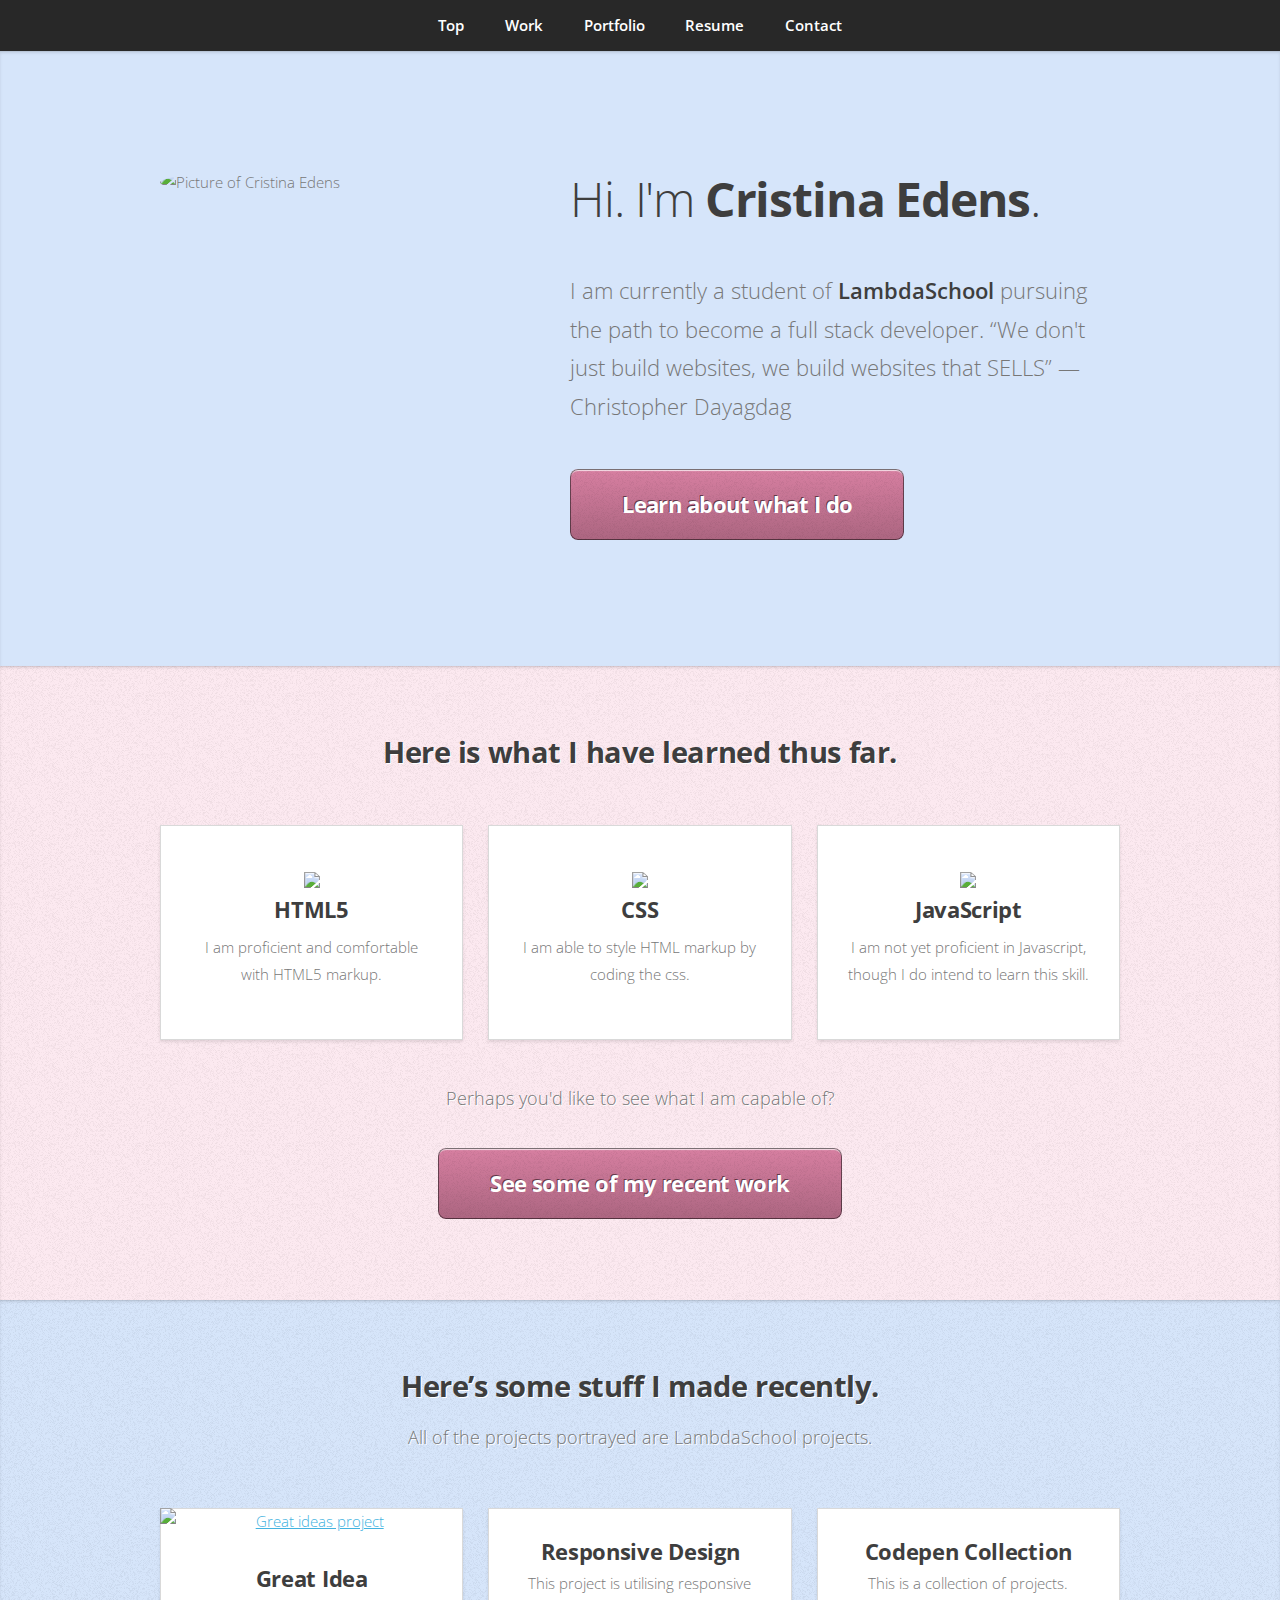
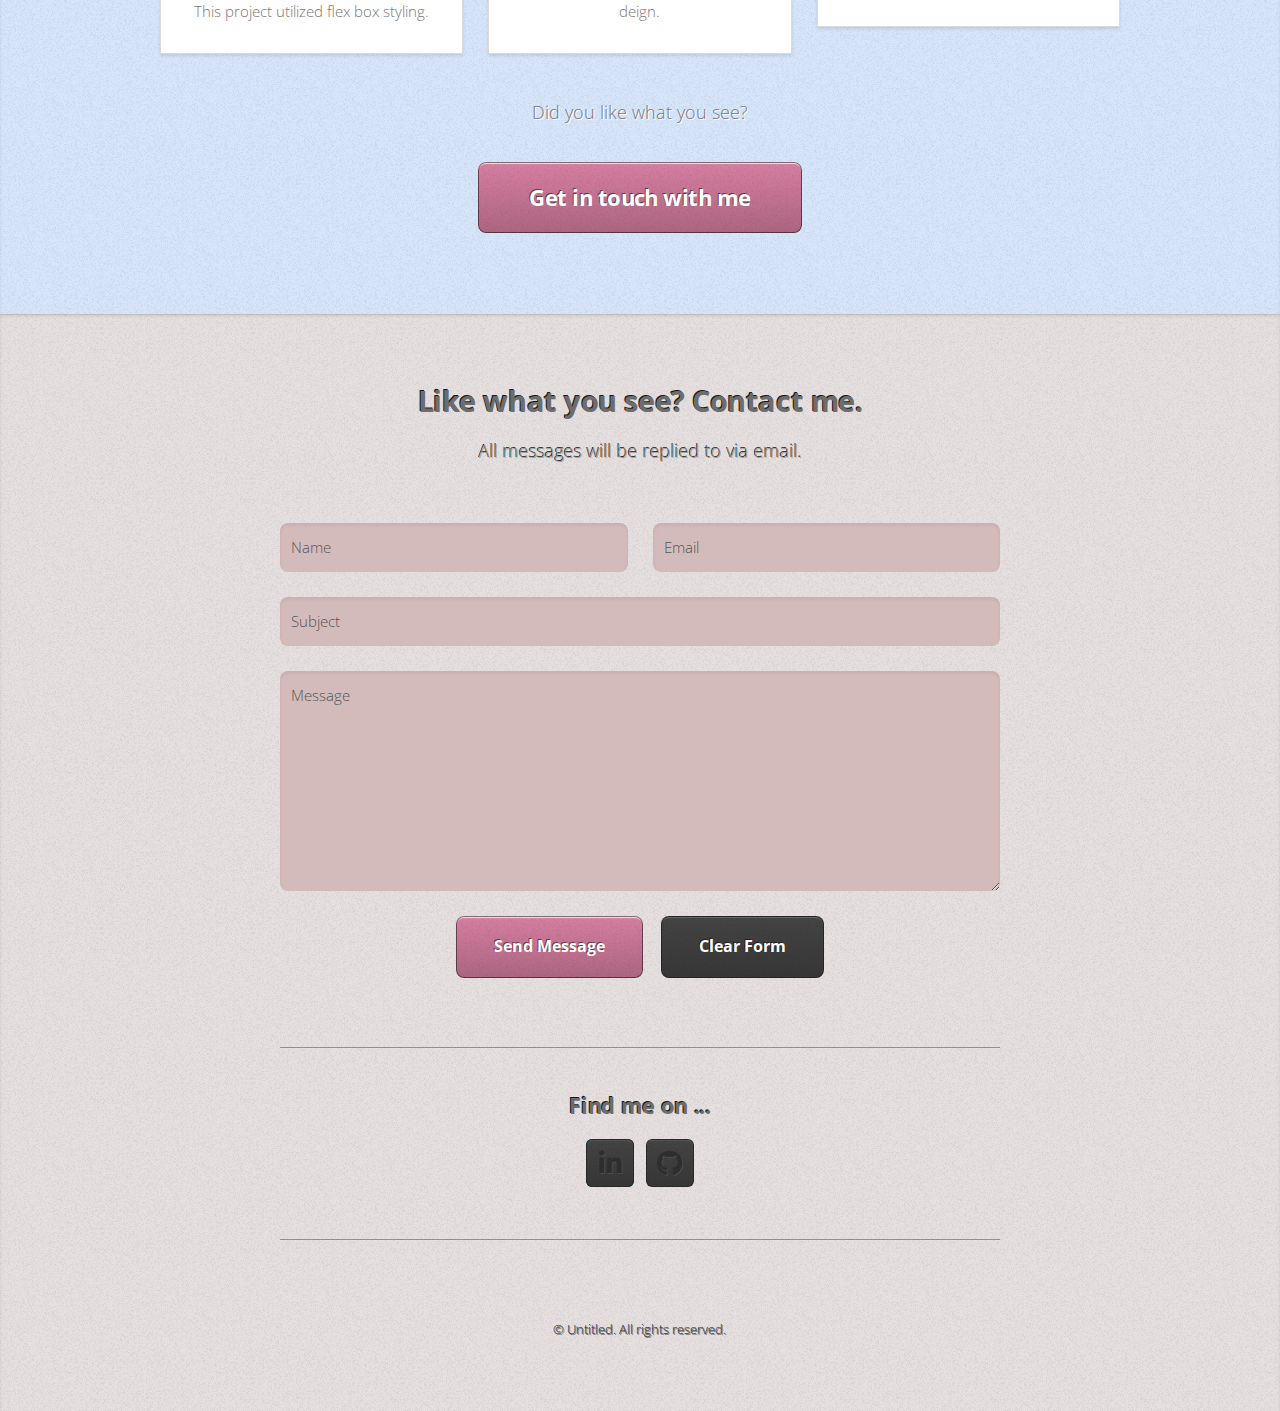
==== commit 609e338a: "edit to footer" ====
--- a/index.html
+++ b/index.html
@@ -200,7 +200,6 @@
             <footer>
                 <ul id="copyright">
                     <li>&copy; Untitled. All rights reserved.</li>
-                    <li>Design: <a href="http://html5up.net">HTML5 UP</a></li>
                 </ul>
             </footer>
         </div>
--- a/assets/css/main.css
+++ b/assets/css/main.css
@@ -7,2439 +7,2282 @@
 	Free for personal and commercial use under the CCA 3.0 license (html5up.net/license)
 */
 
-html, body, div, span, applet, object,
-iframe, h1, h2, h3, h4, h5, h6, p, blockquote,
-pre, a, abbr, acronym, address, big, cite,
-code, del, dfn, em, img, ins, kbd, q, s, samp,
-small, strike, strong, sub, sup, tt, var, b,
-u, i, center, dl, dt, dd, ol, ul, li, fieldset,
-form, label, legend, table, caption, tbody,
-tfoot, thead, tr, th, td, article, aside,
-canvas, details, embed, figure, figcaption,
-footer, header, hgroup, menu, nav, output, ruby,
-section, summary, time, mark, audio, video {
-	margin: 0;
-	padding: 0;
-	border: 0;
-	font-size: 100%;
-	font: inherit;
-	vertical-align: baseline;}
-
-article, aside, details, figcaption, figure,
-footer, header, hgroup, menu, nav, section {
-	display: block;}
+html,
+body,
+div,
+span,
+applet,
+object,
+iframe,
+h1,
+h2,
+h3,
+h4,
+h5,
+h6,
+p,
+blockquote,
+pre,
+a,
+abbr,
+acronym,
+address,
+big,
+cite,
+code,
+del,
+dfn,
+em,
+img,
+ins,
+kbd,
+q,
+s,
+samp,
+small,
+strike,
+strong,
+sub,
+sup,
+tt,
+var,
+b,
+u,
+i,
+center,
+dl,
+dt,
+dd,
+ol,
+ul,
+li,
+fieldset,
+form,
+label,
+legend,
+table,
+caption,
+tbody,
+tfoot,
+thead,
+tr,
+th,
+td,
+article,
+aside,
+canvas,
+details,
+embed,
+figure,
+figcaption,
+footer,
+header,
+hgroup,
+menu,
+nav,
+output,
+ruby,
+section,
+summary,
+time,
+mark,
+audio,
+video {
+    margin: 0;
+    padding: 0;
+    border: 0;
+    font-size: 100%;
+    font: inherit;
+    vertical-align: baseline;
+}
+
+article,
+aside,
+details,
+figcaption,
+figure,
+footer,
+header,
+hgroup,
+menu,
+nav,
+section {
+    display: block;
+}
 
 body {
-	line-height: 1;
-}
-
-ol, ul {
-	list-style: none;
-}
-
-blockquote, q {
-	quotes: none;
-}
-
-	blockquote:before, blockquote:after, q:before, q:after {
-		content: '';
-		content: none;
-	}
+    line-height: 1;
+}
+
+ol,
+ul {
+    list-style: none;
+}
+
+blockquote,
+q {
+    quotes: none;
+}
+
+blockquote:before,
+blockquote:after,
+q:before,
+q:after {
+    content: '';
+    content: none;
+}
 
 table {
-	border-collapse: collapse;
-	border-spacing: 0;
+    border-collapse: collapse;
+    border-spacing: 0;
 }
 
 body {
-	-webkit-text-size-adjust: none;
+    -webkit-text-size-adjust: none;
 }
 
 mark {
-	background-color: transparent;
-	color: inherit;
+    background-color: transparent;
+    color: inherit;
 }
 
 input::-moz-focus-inner {
-	border: 0;
-	padding: 0;
-}
-
-input, select, textarea {
-	-moz-appearance: none;
-	-webkit-appearance: none;
-	-ms-appearance: none;
-	appearance: none;
-}
+    border: 0;
+    padding: 0;
+}
+
+input,
+select,
+textarea {
+    -moz-appearance: none;
+    -webkit-appearance: none;
+    -ms-appearance: none;
+    appearance: none;
+}
+
 
 /* Basic */
 
-	html {
-		box-sizing: border-box;
-	}
-
-	*, *:before, *:after {
-		box-sizing: inherit;
-	}
-
-	body {
-		padding-top: 3.5em;
-	}
-
-		body.is-preload *, body.is-preload *:before, body.is-preload *:after {
-			-moz-animation: none !important;
-			-webkit-animation: none !important;
-			-ms-animation: none !important;
-			animation: none !important;
-			-moz-transition: none !important;
-			-webkit-transition: none !important;
-			-ms-transition: none !important;
-			transition: none !important;
-		}
-
-	body, input, textarea, select {
-		font-family: 'Open Sans', sans-serif;
-		line-height: 1.85em;
-		color: rgb(119, 119, 119);
-		font-weight: 300;
-		font-size: 13pt;
-	}
-
-	a {
-		-moz-transition: color .2s ease-in-out;
-		-webkit-transition: color .2s ease-in-out;
-		-ms-transition: color .2s ease-in-out;
-		transition: color .2s ease-in-out;
-		color: #43B3E0;
-		text-decoration: underline;
-	}
-
-		a:hover {
-			color: #43bff0 !important;
-		}
-
-		a img {
-			border: 0;
-		}
-
-	b, strong {
-		font-weight: 600;
-		color: #3e3e3e;
-	}
-
-	i, em {
-		font-style: italic;
-	}
-
-	sub {
-		position: relative;
-		top: 0.5em;
-		font-size: 0.8em;
-	}
-
-	sup {
-		position: relative;
-		top: -0.5em;
-		font-size: 0.8em;
-	}
-
-	blockquote {
-		border-left: solid 0.75em #eee;
-		padding: 1em 0 1em 1.5em;
-		font-style: italic;
-	}
-
-	h1, h2, h3, h4, h5, h6 {
-		color: #3e3e3e;
-		margin: 0 0 0.75em 0;
-	}
-
-	h1 a, h2 a, h3 a, h4 a, h5 a, h6 a {
-		text-decoration: none;
-		color: inherit;
-	}
-
-	h2, h3, h4, h5, h6 {
-		font-weight: 700;
-	}
-
-	h1 {
-		font-size: 3.25em;
-		letter-spacing: -0.025em;
-		font-weight: 300;
-	}
-
-		h1 strong {
-			font-weight: 700;
-		}
-
-	h2 {
-		font-size: 2em;
-		letter-spacing: -0.015em;
-	}
-
-	h3 {
-		font-size: 1.5em;
-		letter-spacing: -0.015em;
-	}
-
-	em, i {
-		font-style: italic;
-	}
-
-	br.clear {
-		clear: both;
-	}
-
-	hr {
-		border: 0;
-		border-top: solid 1px #444;
-		border-top-color: rgba(0, 0, 0, 0.35);
-		box-shadow: 0px 1px 0px 0px rgba(255, 255, 255, 0.1);
-		height: 1px;
-		margin: 3em 0;
-	}
-
-	p, ul, ol, dl, table {
-		margin-bottom: 2em;
-	}
-
-	header {
-		margin: 0 0 3em 0;
-	}
-
-		header > p {
-			font-size: 1.25em;
-			margin: 0;
-		}
-
-	footer {
-		margin: 3em 0 0 0;
-	}
-
-		footer > p {
-			font-size: 1.25em;
-		}
+html {
+    box-sizing: border-box;
+}
+
+*,
+*:before,
+*:after {
+    box-sizing: inherit;
+}
+
+body {
+    padding-top: 3.5em;
+}
+
+body.is-preload *,
+body.is-preload *:before,
+body.is-preload *:after {
+    -moz-animation: none !important;
+    -webkit-animation: none !important;
+    -ms-animation: none !important;
+    animation: none !important;
+    -moz-transition: none !important;
+    -webkit-transition: none !important;
+    -ms-transition: none !important;
+    transition: none !important;
+}
+
+body,
+input,
+textarea,
+select {
+    font-family: 'Open Sans', sans-serif;
+    line-height: 1.85em;
+    color: rgb(119, 119, 119);
+    font-weight: 300;
+    font-size: 13pt;
+}
+
+a {
+    -moz-transition: color .2s ease-in-out;
+    -webkit-transition: color .2s ease-in-out;
+    -ms-transition: color .2s ease-in-out;
+    transition: color .2s ease-in-out;
+    color: #43B3E0;
+    text-decoration: underline;
+}
+
+a:hover {
+    color: #43bff0 !important;
+}
+
+a img {
+    border: 0;
+}
+
+b,
+strong {
+    font-weight: 600;
+    color: #3e3e3e;
+}
+
+i,
+em {
+    font-style: italic;
+}
+
+sub {
+    position: relative;
+    top: 0.5em;
+    font-size: 0.8em;
+}
+
+sup {
+    position: relative;
+    top: -0.5em;
+    font-size: 0.8em;
+}
+
+blockquote {
+    border-left: solid 0.75em #eee;
+    padding: 1em 0 1em 1.5em;
+    font-style: italic;
+}
+
+h1,
+h2,
+h3,
+h4,
+h5,
+h6 {
+    color: #3e3e3e;
+    margin: 0 0 0.75em 0;
+}
+
+h1 a,
+h2 a,
+h3 a,
+h4 a,
+h5 a,
+h6 a {
+    text-decoration: none;
+    color: inherit;
+}
+
+h2,
+h3,
+h4,
+h5,
+h6 {
+    font-weight: 700;
+}
+
+h1 {
+    font-size: 3.25em;
+    letter-spacing: -0.025em;
+    font-weight: 300;
+}
+
+h1 strong {
+    font-weight: 700;
+}
+
+h2 {
+    font-size: 2em;
+    letter-spacing: -0.015em;
+}
+
+h3 {
+    font-size: 1.5em;
+    letter-spacing: -0.015em;
+}
+
+em,
+i {
+    font-style: italic;
+}
+
+br.clear {
+    clear: both;
+}
+
+hr {
+    border: 0;
+    border-top: solid 1px #444;
+    border-top-color: rgba(0, 0, 0, 0.35);
+    box-shadow: 0px 1px 0px 0px rgba(255, 255, 255, 0.1);
+    height: 1px;
+    margin: 3em 0;
+}
+
+p,
+ul,
+ol,
+dl,
+table {
+    margin-bottom: 2em;
+}
+
+header {
+    margin: 0 0 3em 0;
+}
+
+header>p {
+    font-size: 1.25em;
+    margin: 0;
+}
+
+footer {
+    margin: 3em 0 0 0;
+}
+
+footer>p {
+    font-size: 1.25em;
+}
+
 
 /* Container */
 
-	.container {
-		margin: 0 auto;
-		max-width: calc(100% - 50px);
-		width: 1200px;
-	}
-
-		.container.medium {
-			width: 900px;
-		}
-
-		@media screen and (max-width: 1680px) {
-
-			.container {
-				width: 1200px;
-			}
-
-				.container.medium {
-					width: 900px;
-				}
-
-		}
-
-		@media screen and (max-width: 1280px) {
-
-			.container {
-				width: 960px;
-			}
-
-				.container.medium {
-					width: 720px;
-				}
-
-		}
-
-		@media screen and (max-width: 980px) {
-
-			.container {
-				width: 100%;
-			}
-
-				.container.medium {
-					width: 75%;
-				}
-
-		}
-
-		@media screen and (max-width: 736px) {
-
-			.container {
-				width: 100%;
-				max-width: calc(100% - 30px);
-			}
-
-				.container.medium {
-					width: 100%;
-				}
-
-		}
+.container {
+    margin: 0 auto;
+    max-width: calc(100% - 50px);
+    width: 1200px;
+}
+
+.container.medium {
+    width: 900px;
+}
+
+@media screen and (max-width: 1680px) {
+    .container {
+        width: 1200px;
+    }
+    .container.medium {
+        width: 900px;
+    }
+}
+
+@media screen and (max-width: 1280px) {
+    .container {
+        width: 960px;
+    }
+    .container.medium {
+        width: 720px;
+    }
+}
+
+@media screen and (max-width: 980px) {
+    .container {
+        width: 100%;
+    }
+    .container.medium {
+        width: 75%;
+    }
+}
+
+@media screen and (max-width: 736px) {
+    .container {
+        width: 100%;
+        max-width: calc(100% - 30px);
+    }
+    .container.medium {
+        width: 100%;
+    }
+}
+
 
 /* Row */
 
-	.row {
-		display: flex;
-		flex-wrap: wrap;
-		box-sizing: border-box;
-		align-items: stretch;
-	}
-
-		.row > * {
-			box-sizing: border-box;
-		}
-
-		.row.gtr-uniform > * > :last-child {
-			margin-bottom: 0;
-		}
-
-		.row.aln-left {
-			justify-content: flex-start;
-		}
-
-		.row.aln-center {
-			justify-content: center;
-		}
-
-		.row.aln-right {
-			justify-content: flex-end;
-		}
-
-		.row.aln-top {
-			align-items: flex-start;
-		}
-
-		.row.aln-middle {
-			align-items: center;
-		}
-
-		.row.aln-bottom {
-			align-items: flex-end;
-		}
-
-		.row > .imp {
-			order: -1;
-		}
-
-		.row > .col-1 {
-			width: 8.33333%;
-		}
-
-		.row > .off-1 {
-			margin-left: 8.33333%;
-		}
-
-		.row > .col-2 {
-			width: 16.66667%;
-		}
-
-		.row > .off-2 {
-			margin-left: 16.66667%;
-		}
-
-		.row > .col-3 {
-			width: 25%;
-		}
-
-		.row > .off-3 {
-			margin-left: 25%;
-		}
-
-		.row > .col-4 {
-			width: 33.33333%;
-		}
-
-		.row > .off-4 {
-			margin-left: 33.33333%;
-		}
-
-		.row > .col-5 {
-			width: 41.66667%;
-		}
-
-		.row > .off-5 {
-			margin-left: 41.66667%;
-		}
-
-		.row > .col-6 {
-			width: 50%;
-		}
-
-		.row > .off-6 {
-			margin-left: 50%;
-		}
-
-		.row > .col-7 {
-			width: 58.33333%;
-		}
-
-		.row > .off-7 {
-			margin-left: 58.33333%;
-		}
-
-		.row > .col-8 {
-			width: 66.66667%;
-		}
-
-		.row > .off-8 {
-			margin-left: 66.66667%;
-		}
-
-		.row > .col-9 {
-			width: 75%;
-		}
-
-		.row > .off-9 {
-			margin-left: 75%;
-		}
-
-		.row > .col-10 {
-			width: 83.33333%;
-		}
-
-		.row > .off-10 {
-			margin-left: 83.33333%;
-		}
-
-		.row > .col-11 {
-			width: 91.66667%;
-		}
-
-		.row > .off-11 {
-			margin-left: 91.66667%;
-		}
-
-		.row > .col-12 {
-			width: 100%;
-		}
-
-		.row > .off-12 {
-			margin-left: 100%;
-		}
-
-		.row.gtr-0 {
-			margin-top: 0px;
-			margin-left: 0px;
-		}
-
-			.row.gtr-0 > * {
-				padding: 0px 0 0 0px;
-			}
-
-			.row.gtr-0.gtr-uniform {
-				margin-top: 0px;
-			}
-
-				.row.gtr-0.gtr-uniform > * {
-					padding-top: 0px;
-				}
-
-		.row.gtr-25 {
-			margin-top: -6.25px;
-			margin-left: -6.25px;
-		}
-
-			.row.gtr-25 > * {
-				padding: 6.25px 0 0 6.25px;
-			}
-
-			.row.gtr-25.gtr-uniform {
-				margin-top: -6.25px;
-			}
-
-				.row.gtr-25.gtr-uniform > * {
-					padding-top: 6.25px;
-				}
-
-		.row.gtr-50 {
-			margin-top: -12.5px;
-			margin-left: -12.5px;
-		}
-
-			.row.gtr-50 > * {
-				padding: 12.5px 0 0 12.5px;
-			}
-
-			.row.gtr-50.gtr-uniform {
-				margin-top: -12.5px;
-			}
-
-				.row.gtr-50.gtr-uniform > * {
-					padding-top: 12.5px;
-				}
-
-		.row {
-			margin-top: -25px;
-			margin-left: -25px;
-		}
-
-			.row > * {
-				padding: 25px 0 0 25px;
-			}
-
-			.row.gtr-uniform {
-				margin-top: -25px;
-			}
-
-				.row.gtr-uniform > * {
-					padding-top: 25px;
-				}
-
-		.row.gtr-150 {
-			margin-top: -37.5px;
-			margin-left: -37.5px;
-		}
-
-			.row.gtr-150 > * {
-				padding: 37.5px 0 0 37.5px;
-			}
-
-			.row.gtr-150.gtr-uniform {
-				margin-top: -37.5px;
-			}
-
-				.row.gtr-150.gtr-uniform > * {
-					padding-top: 37.5px;
-				}
-
-		.row.gtr-200 {
-			margin-top: -50px;
-			margin-left: -50px;
-		}
-
-			.row.gtr-200 > * {
-				padding: 50px 0 0 50px;
-			}
-
-			.row.gtr-200.gtr-uniform {
-				margin-top: -50px;
-			}
-
-				.row.gtr-200.gtr-uniform > * {
-					padding-top: 50px;
-				}
-
-		@media screen and (max-width: 1680px) {
-
-			.row {
-				display: flex;
-				flex-wrap: wrap;
-				box-sizing: border-box;
-				align-items: stretch;
-			}
-
-				.row > * {
-					box-sizing: border-box;
-				}
-
-				.row.gtr-uniform > * > :last-child {
-					margin-bottom: 0;
-				}
-
-				.row.aln-left {
-					justify-content: flex-start;
-				}
-
-				.row.aln-center {
-					justify-content: center;
-				}
-
-				.row.aln-right {
-					justify-content: flex-end;
-				}
-
-				.row.aln-top {
-					align-items: flex-start;
-				}
-
-				.row.aln-middle {
-					align-items: center;
-				}
-
-				.row.aln-bottom {
-					align-items: flex-end;
-				}
-
-				.row > .imp-xlarge {
-					order: -1;
-				}
-
-				.row > .col-1-xlarge {
-					width: 8.33333%;
-				}
-
-				.row > .off-1-xlarge {
-					margin-left: 8.33333%;
-				}
-
-				.row > .col-2-xlarge {
-					width: 16.66667%;
-				}
-
-				.row > .off-2-xlarge {
-					margin-left: 16.66667%;
-				}
-
-				.row > .col-3-xlarge {
-					width: 25%;
-				}
-
-				.row > .off-3-xlarge {
-					margin-left: 25%;
-				}
-
-				.row > .col-4-xlarge {
-					width: 33.33333%;
-				}
-
-				.row > .off-4-xlarge {
-					margin-left: 33.33333%;
-				}
-
-				.row > .col-5-xlarge {
-					width: 41.66667%;
-				}
-
-				.row > .off-5-xlarge {
-					margin-left: 41.66667%;
-				}
-
-				.row > .col-6-xlarge {
-					width: 50%;
-				}
-
-				.row > .off-6-xlarge {
-					margin-left: 50%;
-				}
-
-				.row > .col-7-xlarge {
-					width: 58.33333%;
-				}
-
-				.row > .off-7-xlarge {
-					margin-left: 58.33333%;
-				}
-
-				.row > .col-8-xlarge {
-					width: 66.66667%;
-				}
-
-				.row > .off-8-xlarge {
-					margin-left: 66.66667%;
-				}
-
-				.row > .col-9-xlarge {
-					width: 75%;
-				}
-
-				.row > .off-9-xlarge {
-					margin-left: 75%;
-				}
-
-				.row > .col-10-xlarge {
-					width: 83.33333%;
-				}
-
-				.row > .off-10-xlarge {
-					margin-left: 83.33333%;
-				}
-
-				.row > .col-11-xlarge {
-					width: 91.66667%;
-				}
-
-				.row > .off-11-xlarge {
-					margin-left: 91.66667%;
-				}
-
-				.row > .col-12-xlarge {
-					width: 100%;
-				}
-
-				.row > .off-12-xlarge {
-					margin-left: 100%;
-				}
-
-				.row.gtr-0 {
-					margin-top: 0px;
-					margin-left: 0px;
-				}
-
-					.row.gtr-0 > * {
-						padding: 0px 0 0 0px;
-					}
-
-					.row.gtr-0.gtr-uniform {
-						margin-top: 0px;
-					}
-
-						.row.gtr-0.gtr-uniform > * {
-							padding-top: 0px;
-						}
-
-				.row.gtr-25 {
-					margin-top: -6.25px;
-					margin-left: -6.25px;
-				}
-
-					.row.gtr-25 > * {
-						padding: 6.25px 0 0 6.25px;
-					}
-
-					.row.gtr-25.gtr-uniform {
-						margin-top: -6.25px;
-					}
-
-						.row.gtr-25.gtr-uniform > * {
-							padding-top: 6.25px;
-						}
-
-				.row.gtr-50 {
-					margin-top: -12.5px;
-					margin-left: -12.5px;
-				}
-
-					.row.gtr-50 > * {
-						padding: 12.5px 0 0 12.5px;
-					}
-
-					.row.gtr-50.gtr-uniform {
-						margin-top: -12.5px;
-					}
-
-						.row.gtr-50.gtr-uniform > * {
-							padding-top: 12.5px;
-						}
-
-				.row {
-					margin-top: -25px;
-					margin-left: -25px;
-				}
-
-					.row > * {
-						padding: 25px 0 0 25px;
-					}
-
-					.row.gtr-uniform {
-						margin-top: -25px;
-					}
-
-						.row.gtr-uniform > * {
-							padding-top: 25px;
-						}
-
-				.row.gtr-150 {
-					margin-top: -37.5px;
-					margin-left: -37.5px;
-				}
-
-					.row.gtr-150 > * {
-						padding: 37.5px 0 0 37.5px;
-					}
-
-					.row.gtr-150.gtr-uniform {
-						margin-top: -37.5px;
-					}
-
-						.row.gtr-150.gtr-uniform > * {
-							padding-top: 37.5px;
-						}
-
-				.row.gtr-200 {
-					margin-top: -50px;
-					margin-left: -50px;
-				}
-
-					.row.gtr-200 > * {
-						padding: 50px 0 0 50px;
-					}
-
-					.row.gtr-200.gtr-uniform {
-						margin-top: -50px;
-					}
-
-						.row.gtr-200.gtr-uniform > * {
-							padding-top: 50px;
-						}
-
-		}
-
-		@media screen and (max-width: 1280px) {
-
-			.row {
-				display: flex;
-				flex-wrap: wrap;
-				box-sizing: border-box;
-				align-items: stretch;
-			}
-
-				.row > * {
-					box-sizing: border-box;
-				}
-
-				.row.gtr-uniform > * > :last-child {
-					margin-bottom: 0;
-				}
-
-				.row.aln-left {
-					justify-content: flex-start;
-				}
-
-				.row.aln-center {
-					justify-content: center;
-				}
-
-				.row.aln-right {
-					justify-content: flex-end;
-				}
-
-				.row.aln-top {
-					align-items: flex-start;
-				}
-
-				.row.aln-middle {
-					align-items: center;
-				}
-
-				.row.aln-bottom {
-					align-items: flex-end;
-				}
-
-				.row > .imp-large {
-					order: -1;
-				}
-
-				.row > .col-1-large {
-					width: 8.33333%;
-				}
-
-				.row > .off-1-large {
-					margin-left: 8.33333%;
-				}
-
-				.row > .col-2-large {
-					width: 16.66667%;
-				}
-
-				.row > .off-2-large {
-					margin-left: 16.66667%;
-				}
-
-				.row > .col-3-large {
-					width: 25%;
-				}
-
-				.row > .off-3-large {
-					margin-left: 25%;
-				}
-
-				.row > .col-4-large {
-					width: 33.33333%;
-				}
-
-				.row > .off-4-large {
-					margin-left: 33.33333%;
-				}
-
-				.row > .col-5-large {
-					width: 41.66667%;
-				}
-
-				.row > .off-5-large {
-					margin-left: 41.66667%;
-				}
-
-				.row > .col-6-large {
-					width: 50%;
-				}
-
-				.row > .off-6-large {
-					margin-left: 50%;
-				}
-
-				.row > .col-7-large {
-					width: 58.33333%;
-				}
-
-				.row > .off-7-large {
-					margin-left: 58.33333%;
-				}
-
-				.row > .col-8-large {
-					width: 66.66667%;
-				}
-
-				.row > .off-8-large {
-					margin-left: 66.66667%;
-				}
-
-				.row > .col-9-large {
-					width: 75%;
-				}
-
-				.row > .off-9-large {
-					margin-left: 75%;
-				}
-
-				.row > .col-10-large {
-					width: 83.33333%;
-				}
-
-				.row > .off-10-large {
-					margin-left: 83.33333%;
-				}
-
-				.row > .col-11-large {
-					width: 91.66667%;
-				}
-
-				.row > .off-11-large {
-					margin-left: 91.66667%;
-				}
-
-				.row > .col-12-large {
-					width: 100%;
-				}
-
-				.row > .off-12-large {
-					margin-left: 100%;
-				}
-
-				.row.gtr-0 {
-					margin-top: 0px;
-					margin-left: 0px;
-				}
-
-					.row.gtr-0 > * {
-						padding: 0px 0 0 0px;
-					}
-
-					.row.gtr-0.gtr-uniform {
-						margin-top: 0px;
-					}
-
-						.row.gtr-0.gtr-uniform > * {
-							padding-top: 0px;
-						}
-
-				.row.gtr-25 {
-					margin-top: -6.25px;
-					margin-left: -6.25px;
-				}
-
-					.row.gtr-25 > * {
-						padding: 6.25px 0 0 6.25px;
-					}
-
-					.row.gtr-25.gtr-uniform {
-						margin-top: -6.25px;
-					}
-
-						.row.gtr-25.gtr-uniform > * {
-							padding-top: 6.25px;
-						}
-
-				.row.gtr-50 {
-					margin-top: -12.5px;
-					margin-left: -12.5px;
-				}
-
-					.row.gtr-50 > * {
-						padding: 12.5px 0 0 12.5px;
-					}
-
-					.row.gtr-50.gtr-uniform {
-						margin-top: -12.5px;
-					}
-
-						.row.gtr-50.gtr-uniform > * {
-							padding-top: 12.5px;
-						}
-
-				.row {
-					margin-top: -25px;
-					margin-left: -25px;
-				}
-
-					.row > * {
-						padding: 25px 0 0 25px;
-					}
-
-					.row.gtr-uniform {
-						margin-top: -25px;
-					}
-
-						.row.gtr-uniform > * {
-							padding-top: 25px;
-						}
-
-				.row.gtr-150 {
-					margin-top: -37.5px;
-					margin-left: -37.5px;
-				}
-
-					.row.gtr-150 > * {
-						padding: 37.5px 0 0 37.5px;
-					}
-
-					.row.gtr-150.gtr-uniform {
-						margin-top: -37.5px;
-					}
-
-						.row.gtr-150.gtr-uniform > * {
-							padding-top: 37.5px;
-						}
-
-				.row.gtr-200 {
-					margin-top: -50px;
-					margin-left: -50px;
-				}
-
-					.row.gtr-200 > * {
-						padding: 50px 0 0 50px;
-					}
-
-					.row.gtr-200.gtr-uniform {
-						margin-top: -50px;
-					}
-
-						.row.gtr-200.gtr-uniform > * {
-							padding-top: 50px;
-						}
-
-		}
-
-		@media screen and (max-width: 980px) {
-
-			.row {
-				display: flex;
-				flex-wrap: wrap;
-				box-sizing: border-box;
-				align-items: stretch;
-			}
-
-				.row > * {
-					box-sizing: border-box;
-				}
-
-				.row.gtr-uniform > * > :last-child {
-					margin-bottom: 0;
-				}
-
-				.row.aln-left {
-					justify-content: flex-start;
-				}
-
-				.row.aln-center {
-					justify-content: center;
-				}
-
-				.row.aln-right {
-					justify-content: flex-end;
-				}
-
-				.row.aln-top {
-					align-items: flex-start;
-				}
-
-				.row.aln-middle {
-					align-items: center;
-				}
-
-				.row.aln-bottom {
-					align-items: flex-end;
-				}
-
-				.row > .imp-medium {
-					order: -1;
-				}
-
-				.row > .col-1-medium {
-					width: 8.33333%;
-				}
-
-				.row > .off-1-medium {
-					margin-left: 8.33333%;
-				}
-
-				.row > .col-2-medium {
-					width: 16.66667%;
-				}
-
-				.row > .off-2-medium {
-					margin-left: 16.66667%;
-				}
-
-				.row > .col-3-medium {
-					width: 25%;
-				}
-
-				.row > .off-3-medium {
-					margin-left: 25%;
-				}
-
-				.row > .col-4-medium {
-					width: 33.33333%;
-				}
-
-				.row > .off-4-medium {
-					margin-left: 33.33333%;
-				}
-
-				.row > .col-5-medium {
-					width: 41.66667%;
-				}
-
-				.row > .off-5-medium {
-					margin-left: 41.66667%;
-				}
-
-				.row > .col-6-medium {
-					width: 50%;
-				}
-
-				.row > .off-6-medium {
-					margin-left: 50%;
-				}
-
-				.row > .col-7-medium {
-					width: 58.33333%;
-				}
-
-				.row > .off-7-medium {
-					margin-left: 58.33333%;
-				}
-
-				.row > .col-8-medium {
-					width: 66.66667%;
-				}
-
-				.row > .off-8-medium {
-					margin-left: 66.66667%;
-				}
-
-				.row > .col-9-medium {
-					width: 75%;
-				}
-
-				.row > .off-9-medium {
-					margin-left: 75%;
-				}
-
-				.row > .col-10-medium {
-					width: 83.33333%;
-				}
-
-				.row > .off-10-medium {
-					margin-left: 83.33333%;
-				}
-
-				.row > .col-11-medium {
-					width: 91.66667%;
-				}
-
-				.row > .off-11-medium {
-					margin-left: 91.66667%;
-				}
-
-				.row > .col-12-medium {
-					width: 100%;
-				}
-
-				.row > .off-12-medium {
-					margin-left: 100%;
-				}
-
-				.row.gtr-0 {
-					margin-top: 0px;
-					margin-left: 0px;
-				}
-
-					.row.gtr-0 > * {
-						padding: 0px 0 0 0px;
-					}
-
-					.row.gtr-0.gtr-uniform {
-						margin-top: 0px;
-					}
-
-						.row.gtr-0.gtr-uniform > * {
-							padding-top: 0px;
-						}
-
-				.row.gtr-25 {
-					margin-top: -6.25px;
-					margin-left: -6.25px;
-				}
-
-					.row.gtr-25 > * {
-						padding: 6.25px 0 0 6.25px;
-					}
-
-					.row.gtr-25.gtr-uniform {
-						margin-top: -6.25px;
-					}
-
-						.row.gtr-25.gtr-uniform > * {
-							padding-top: 6.25px;
-						}
-
-				.row.gtr-50 {
-					margin-top: -12.5px;
-					margin-left: -12.5px;
-				}
-
-					.row.gtr-50 > * {
-						padding: 12.5px 0 0 12.5px;
-					}
-
-					.row.gtr-50.gtr-uniform {
-						margin-top: -12.5px;
-					}
-
-						.row.gtr-50.gtr-uniform > * {
-							padding-top: 12.5px;
-						}
-
-				.row {
-					margin-top: -25px;
-					margin-left: -25px;
-				}
-
-					.row > * {
-						padding: 25px 0 0 25px;
-					}
-
-					.row.gtr-uniform {
-						margin-top: -25px;
-					}
-
-						.row.gtr-uniform > * {
-							padding-top: 25px;
-						}
-
-				.row.gtr-150 {
-					margin-top: -37.5px;
-					margin-left: -37.5px;
-				}
-
-					.row.gtr-150 > * {
-						padding: 37.5px 0 0 37.5px;
-					}
-
-					.row.gtr-150.gtr-uniform {
-						margin-top: -37.5px;
-					}
-
-						.row.gtr-150.gtr-uniform > * {
-							padding-top: 37.5px;
-						}
-
-				.row.gtr-200 {
-					margin-top: -50px;
-					margin-left: -50px;
-				}
-
-					.row.gtr-200 > * {
-						padding: 50px 0 0 50px;
-					}
-
-					.row.gtr-200.gtr-uniform {
-						margin-top: -50px;
-					}
-
-						.row.gtr-200.gtr-uniform > * {
-							padding-top: 50px;
-						}
-
-		}
-
-		@media screen and (max-width: 736px) {
-
-			.row {
-				display: flex;
-				flex-wrap: wrap;
-				box-sizing: border-box;
-				align-items: stretch;
-			}
-
-				.row > * {
-					box-sizing: border-box;
-				}
-
-				.row.gtr-uniform > * > :last-child {
-					margin-bottom: 0;
-				}
-
-				.row.aln-left {
-					justify-content: flex-start;
-				}
-
-				.row.aln-center {
-					justify-content: center;
-				}
-
-				.row.aln-right {
-					justify-content: flex-end;
-				}
-
-				.row.aln-top {
-					align-items: flex-start;
-				}
-
-				.row.aln-middle {
-					align-items: center;
-				}
-
-				.row.aln-bottom {
-					align-items: flex-end;
-				}
-
-				.row > .imp-small {
-					order: -1;
-				}
-
-				.row > .col-1-small {
-					width: 8.33333%;
-				}
-
-				.row > .off-1-small {
-					margin-left: 8.33333%;
-				}
-
-				.row > .col-2-small {
-					width: 16.66667%;
-				}
-
-				.row > .off-2-small {
-					margin-left: 16.66667%;
-				}
-
-				.row > .col-3-small {
-					width: 25%;
-				}
-
-				.row > .off-3-small {
-					margin-left: 25%;
-				}
-
-				.row > .col-4-small {
-					width: 33.33333%;
-				}
-
-				.row > .off-4-small {
-					margin-left: 33.33333%;
-				}
-
-				.row > .col-5-small {
-					width: 41.66667%;
-				}
-
-				.row > .off-5-small {
-					margin-left: 41.66667%;
-				}
-
-				.row > .col-6-small {
-					width: 50%;
-				}
-
-				.row > .off-6-small {
-					margin-left: 50%;
-				}
-
-				.row > .col-7-small {
-					width: 58.33333%;
-				}
-
-				.row > .off-7-small {
-					margin-left: 58.33333%;
-				}
-
-				.row > .col-8-small {
-					width: 66.66667%;
-				}
-
-				.row > .off-8-small {
-					margin-left: 66.66667%;
-				}
-
-				.row > .col-9-small {
-					width: 75%;
-				}
-
-				.row > .off-9-small {
-					margin-left: 75%;
-				}
-
-				.row > .col-10-small {
-					width: 83.33333%;
-				}
-
-				.row > .off-10-small {
-					margin-left: 83.33333%;
-				}
-
-				.row > .col-11-small {
-					width: 91.66667%;
-				}
-
-				.row > .off-11-small {
-					margin-left: 91.66667%;
-				}
-
-				.row > .col-12-small {
-					width: 100%;
-				}
-
-				.row > .off-12-small {
-					margin-left: 100%;
-				}
-
-				.row.gtr-0 {
-					margin-top: 0px;
-					margin-left: 0px;
-				}
-
-					.row.gtr-0 > * {
-						padding: 0px 0 0 0px;
-					}
-
-					.row.gtr-0.gtr-uniform {
-						margin-top: 0px;
-					}
-
-						.row.gtr-0.gtr-uniform > * {
-							padding-top: 0px;
-						}
-
-				.row.gtr-25 {
-					margin-top: -3.75px;
-					margin-left: -3.75px;
-				}
-
-					.row.gtr-25 > * {
-						padding: 3.75px 0 0 3.75px;
-					}
-
-					.row.gtr-25.gtr-uniform {
-						margin-top: -3.75px;
-					}
-
-						.row.gtr-25.gtr-uniform > * {
-							padding-top: 3.75px;
-						}
-
-				.row.gtr-50 {
-					margin-top: -7.5px;
-					margin-left: -7.5px;
-				}
-
-					.row.gtr-50 > * {
-						padding: 7.5px 0 0 7.5px;
-					}
-
-					.row.gtr-50.gtr-uniform {
-						margin-top: -7.5px;
-					}
-
-						.row.gtr-50.gtr-uniform > * {
-							padding-top: 7.5px;
-						}
-
-				.row {
-					margin-top: -15px;
-					margin-left: -15px;
-				}
-
-					.row > * {
-						padding: 15px 0 0 15px;
-					}
-
-					.row.gtr-uniform {
-						margin-top: -15px;
-					}
-
-						.row.gtr-uniform > * {
-							padding-top: 15px;
-						}
-
-				.row.gtr-150 {
-					margin-top: -22.5px;
-					margin-left: -22.5px;
-				}
-
-					.row.gtr-150 > * {
-						padding: 22.5px 0 0 22.5px;
-					}
-
-					.row.gtr-150.gtr-uniform {
-						margin-top: -22.5px;
-					}
-
-						.row.gtr-150.gtr-uniform > * {
-							padding-top: 22.5px;
-						}
-
-				.row.gtr-200 {
-					margin-top: -30px;
-					margin-left: -30px;
-				}
-
-					.row.gtr-200 > * {
-						padding: 30px 0 0 30px;
-					}
-
-					.row.gtr-200.gtr-uniform {
-						margin-top: -30px;
-					}
-
-						.row.gtr-200.gtr-uniform > * {
-							padding-top: 30px;
-						}
-
-		}
+.row {
+    display: flex;
+    flex-wrap: wrap;
+    box-sizing: border-box;
+    align-items: stretch;
+}
+
+.row>* {
+    box-sizing: border-box;
+}
+
+.row.gtr-uniform>*> :last-child {
+    margin-bottom: 0;
+}
+
+.row.aln-left {
+    justify-content: flex-start;
+}
+
+.row.aln-center {
+    justify-content: center;
+}
+
+.row.aln-right {
+    justify-content: flex-end;
+}
+
+.row.aln-top {
+    align-items: flex-start;
+}
+
+.row.aln-middle {
+    align-items: center;
+}
+
+.row.aln-bottom {
+    align-items: flex-end;
+}
+
+.row>.imp {
+    order: -1;
+}
+
+.row>.col-1 {
+    width: 8.33333%;
+}
+
+.row>.off-1 {
+    margin-left: 8.33333%;
+}
+
+.row>.col-2 {
+    width: 16.66667%;
+}
+
+.row>.off-2 {
+    margin-left: 16.66667%;
+}
+
+.row>.col-3 {
+    width: 25%;
+}
+
+.row>.off-3 {
+    margin-left: 25%;
+}
+
+.row>.col-4 {
+    width: 33.33333%;
+}
+
+.row>.off-4 {
+    margin-left: 33.33333%;
+}
+
+.row>.col-5 {
+    width: 41.66667%;
+}
+
+.row>.off-5 {
+    margin-left: 41.66667%;
+}
+
+.row>.col-6 {
+    width: 50%;
+}
+
+.row>.off-6 {
+    margin-left: 50%;
+}
+
+.row>.col-7 {
+    width: 58.33333%;
+}
+
+.row>.off-7 {
+    margin-left: 58.33333%;
+}
+
+.row>.col-8 {
+    width: 66.66667%;
+}
+
+.row>.off-8 {
+    margin-left: 66.66667%;
+}
+
+.row>.col-9 {
+    width: 75%;
+}
+
+.row>.off-9 {
+    margin-left: 75%;
+}
+
+.row>.col-10 {
+    width: 83.33333%;
+}
+
+.row>.off-10 {
+    margin-left: 83.33333%;
+}
+
+.row>.col-11 {
+    width: 91.66667%;
+}
+
+.row>.off-11 {
+    margin-left: 91.66667%;
+}
+
+.row>.col-12 {
+    width: 100%;
+}
+
+.row>.off-12 {
+    margin-left: 100%;
+}
+
+.row.gtr-0 {
+    margin-top: 0px;
+    margin-left: 0px;
+}
+
+.row.gtr-0>* {
+    padding: 0px 0 0 0px;
+}
+
+.row.gtr-0.gtr-uniform {
+    margin-top: 0px;
+}
+
+.row.gtr-0.gtr-uniform>* {
+    padding-top: 0px;
+}
+
+.row.gtr-25 {
+    margin-top: -6.25px;
+    margin-left: -6.25px;
+}
+
+.row.gtr-25>* {
+    padding: 6.25px 0 0 6.25px;
+}
+
+.row.gtr-25.gtr-uniform {
+    margin-top: -6.25px;
+}
+
+.row.gtr-25.gtr-uniform>* {
+    padding-top: 6.25px;
+}
+
+.row.gtr-50 {
+    margin-top: -12.5px;
+    margin-left: -12.5px;
+}
+
+.row.gtr-50>* {
+    padding: 12.5px 0 0 12.5px;
+}
+
+.row.gtr-50.gtr-uniform {
+    margin-top: -12.5px;
+}
+
+.row.gtr-50.gtr-uniform>* {
+    padding-top: 12.5px;
+}
+
+.row {
+    margin-top: -25px;
+    margin-left: -25px;
+}
+
+.row>* {
+    padding: 25px 0 0 25px;
+}
+
+.row.gtr-uniform {
+    margin-top: -25px;
+}
+
+.row.gtr-uniform>* {
+    padding-top: 25px;
+}
+
+.row.gtr-150 {
+    margin-top: -37.5px;
+    margin-left: -37.5px;
+}
+
+.row.gtr-150>* {
+    padding: 37.5px 0 0 37.5px;
+}
+
+.row.gtr-150.gtr-uniform {
+    margin-top: -37.5px;
+}
+
+.row.gtr-150.gtr-uniform>* {
+    padding-top: 37.5px;
+}
+
+.row.gtr-200 {
+    margin-top: -50px;
+    margin-left: -50px;
+}
+
+.row.gtr-200>* {
+    padding: 50px 0 0 50px;
+}
+
+.row.gtr-200.gtr-uniform {
+    margin-top: -50px;
+}
+
+.row.gtr-200.gtr-uniform>* {
+    padding-top: 50px;
+}
+
+@media screen and (max-width: 1680px) {
+    .row {
+        display: flex;
+        flex-wrap: wrap;
+        box-sizing: border-box;
+        align-items: stretch;
+    }
+    .row>* {
+        box-sizing: border-box;
+    }
+    .row.gtr-uniform>*> :last-child {
+        margin-bottom: 0;
+    }
+    .row.aln-left {
+        justify-content: flex-start;
+    }
+    .row.aln-center {
+        justify-content: center;
+    }
+    .row.aln-right {
+        justify-content: flex-end;
+    }
+    .row.aln-top {
+        align-items: flex-start;
+    }
+    .row.aln-middle {
+        align-items: center;
+    }
+    .row.aln-bottom {
+        align-items: flex-end;
+    }
+    .row>.imp-xlarge {
+        order: -1;
+    }
+    .row>.col-1-xlarge {
+        width: 8.33333%;
+    }
+    .row>.off-1-xlarge {
+        margin-left: 8.33333%;
+    }
+    .row>.col-2-xlarge {
+        width: 16.66667%;
+    }
+    .row>.off-2-xlarge {
+        margin-left: 16.66667%;
+    }
+    .row>.col-3-xlarge {
+        width: 25%;
+    }
+    .row>.off-3-xlarge {
+        margin-left: 25%;
+    }
+    .row>.col-4-xlarge {
+        width: 33.33333%;
+    }
+    .row>.off-4-xlarge {
+        margin-left: 33.33333%;
+    }
+    .row>.col-5-xlarge {
+        width: 41.66667%;
+    }
+    .row>.off-5-xlarge {
+        margin-left: 41.66667%;
+    }
+    .row>.col-6-xlarge {
+        width: 50%;
+    }
+    .row>.off-6-xlarge {
+        margin-left: 50%;
+    }
+    .row>.col-7-xlarge {
+        width: 58.33333%;
+    }
+    .row>.off-7-xlarge {
+        margin-left: 58.33333%;
+    }
+    .row>.col-8-xlarge {
+        width: 66.66667%;
+    }
+    .row>.off-8-xlarge {
+        margin-left: 66.66667%;
+    }
+    .row>.col-9-xlarge {
+        width: 75%;
+    }
+    .row>.off-9-xlarge {
+        margin-left: 75%;
+    }
+    .row>.col-10-xlarge {
+        width: 83.33333%;
+    }
+    .row>.off-10-xlarge {
+        margin-left: 83.33333%;
+    }
+    .row>.col-11-xlarge {
+        width: 91.66667%;
+    }
+    .row>.off-11-xlarge {
+        margin-left: 91.66667%;
+    }
+    .row>.col-12-xlarge {
+        width: 100%;
+    }
+    .row>.off-12-xlarge {
+        margin-left: 100%;
+    }
+    .row.gtr-0 {
+        margin-top: 0px;
+        margin-left: 0px;
+    }
+    .row.gtr-0>* {
+        padding: 0px 0 0 0px;
+    }
+    .row.gtr-0.gtr-uniform {
+        margin-top: 0px;
+    }
+    .row.gtr-0.gtr-uniform>* {
+        padding-top: 0px;
+    }
+    .row.gtr-25 {
+        margin-top: -6.25px;
+        margin-left: -6.25px;
+    }
+    .row.gtr-25>* {
+        padding: 6.25px 0 0 6.25px;
+    }
+    .row.gtr-25.gtr-uniform {
+        margin-top: -6.25px;
+    }
+    .row.gtr-25.gtr-uniform>* {
+        padding-top: 6.25px;
+    }
+    .row.gtr-50 {
+        margin-top: -12.5px;
+        margin-left: -12.5px;
+    }
+    .row.gtr-50>* {
+        padding: 12.5px 0 0 12.5px;
+    }
+    .row.gtr-50.gtr-uniform {
+        margin-top: -12.5px;
+    }
+    .row.gtr-50.gtr-uniform>* {
+        padding-top: 12.5px;
+    }
+    .row {
+        margin-top: -25px;
+        margin-left: -25px;
+    }
+    .row>* {
+        padding: 25px 0 0 25px;
+    }
+    .row.gtr-uniform {
+        margin-top: -25px;
+    }
+    .row.gtr-uniform>* {
+        padding-top: 25px;
+    }
+    .row.gtr-150 {
+        margin-top: -37.5px;
+        margin-left: -37.5px;
+    }
+    .row.gtr-150>* {
+        padding: 37.5px 0 0 37.5px;
+    }
+    .row.gtr-150.gtr-uniform {
+        margin-top: -37.5px;
+    }
+    .row.gtr-150.gtr-uniform>* {
+        padding-top: 37.5px;
+    }
+    .row.gtr-200 {
+        margin-top: -50px;
+        margin-left: -50px;
+    }
+    .row.gtr-200>* {
+        padding: 50px 0 0 50px;
+    }
+    .row.gtr-200.gtr-uniform {
+        margin-top: -50px;
+    }
+    .row.gtr-200.gtr-uniform>* {
+        padding-top: 50px;
+    }
+}
+
+@media screen and (max-width: 1280px) {
+    .row {
+        display: flex;
+        flex-wrap: wrap;
+        box-sizing: border-box;
+        align-items: stretch;
+    }
+    .row>* {
+        box-sizing: border-box;
+    }
+    .row.gtr-uniform>*> :last-child {
+        margin-bottom: 0;
+    }
+    .row.aln-left {
+        justify-content: flex-start;
+    }
+    .row.aln-center {
+        justify-content: center;
+    }
+    .row.aln-right {
+        justify-content: flex-end;
+    }
+    .row.aln-top {
+        align-items: flex-start;
+    }
+    .row.aln-middle {
+        align-items: center;
+    }
+    .row.aln-bottom {
+        align-items: flex-end;
+    }
+    .row>.imp-large {
+        order: -1;
+    }
+    .row>.col-1-large {
+        width: 8.33333%;
+    }
+    .row>.off-1-large {
+        margin-left: 8.33333%;
+    }
+    .row>.col-2-large {
+        width: 16.66667%;
+    }
+    .row>.off-2-large {
+        margin-left: 16.66667%;
+    }
+    .row>.col-3-large {
+        width: 25%;
+    }
+    .row>.off-3-large {
+        margin-left: 25%;
+    }
+    .row>.col-4-large {
+        width: 33.33333%;
+    }
+    .row>.off-4-large {
+        margin-left: 33.33333%;
+    }
+    .row>.col-5-large {
+        width: 41.66667%;
+    }
+    .row>.off-5-large {
+        margin-left: 41.66667%;
+    }
+    .row>.col-6-large {
+        width: 50%;
+    }
+    .row>.off-6-large {
+        margin-left: 50%;
+    }
+    .row>.col-7-large {
+        width: 58.33333%;
+    }
+    .row>.off-7-large {
+        margin-left: 58.33333%;
+    }
+    .row>.col-8-large {
+        width: 66.66667%;
+    }
+    .row>.off-8-large {
+        margin-left: 66.66667%;
+    }
+    .row>.col-9-large {
+        width: 75%;
+    }
+    .row>.off-9-large {
+        margin-left: 75%;
+    }
+    .row>.col-10-large {
+        width: 83.33333%;
+    }
+    .row>.off-10-large {
+        margin-left: 83.33333%;
+    }
+    .row>.col-11-large {
+        width: 91.66667%;
+    }
+    .row>.off-11-large {
+        margin-left: 91.66667%;
+    }
+    .row>.col-12-large {
+        width: 100%;
+    }
+    .row>.off-12-large {
+        margin-left: 100%;
+    }
+    .row.gtr-0 {
+        margin-top: 0px;
+        margin-left: 0px;
+    }
+    .row.gtr-0>* {
+        padding: 0px 0 0 0px;
+    }
+    .row.gtr-0.gtr-uniform {
+        margin-top: 0px;
+    }
+    .row.gtr-0.gtr-uniform>* {
+        padding-top: 0px;
+    }
+    .row.gtr-25 {
+        margin-top: -6.25px;
+        margin-left: -6.25px;
+    }
+    .row.gtr-25>* {
+        padding: 6.25px 0 0 6.25px;
+    }
+    .row.gtr-25.gtr-uniform {
+        margin-top: -6.25px;
+    }
+    .row.gtr-25.gtr-uniform>* {
+        padding-top: 6.25px;
+    }
+    .row.gtr-50 {
+        margin-top: -12.5px;
+        margin-left: -12.5px;
+    }
+    .row.gtr-50>* {
+        padding: 12.5px 0 0 12.5px;
+    }
+    .row.gtr-50.gtr-uniform {
+        margin-top: -12.5px;
+    }
+    .row.gtr-50.gtr-uniform>* {
+        padding-top: 12.5px;
+    }
+    .row {
+        margin-top: -25px;
+        margin-left: -25px;
+    }
+    .row>* {
+        padding: 25px 0 0 25px;
+    }
+    .row.gtr-uniform {
+        margin-top: -25px;
+    }
+    .row.gtr-uniform>* {
+        padding-top: 25px;
+    }
+    .row.gtr-150 {
+        margin-top: -37.5px;
+        margin-left: -37.5px;
+    }
+    .row.gtr-150>* {
+        padding: 37.5px 0 0 37.5px;
+    }
+    .row.gtr-150.gtr-uniform {
+        margin-top: -37.5px;
+    }
+    .row.gtr-150.gtr-uniform>* {
+        padding-top: 37.5px;
+    }
+    .row.gtr-200 {
+        margin-top: -50px;
+        margin-left: -50px;
+    }
+    .row.gtr-200>* {
+        padding: 50px 0 0 50px;
+    }
+    .row.gtr-200.gtr-uniform {
+        margin-top: -50px;
+    }
+    .row.gtr-200.gtr-uniform>* {
+        padding-top: 50px;
+    }
+}
+
+@media screen and (max-width: 980px) {
+    .row {
+        display: flex;
+        flex-wrap: wrap;
+        box-sizing: border-box;
+        align-items: stretch;
+    }
+    .row>* {
+        box-sizing: border-box;
+    }
+    .row.gtr-uniform>*> :last-child {
+        margin-bottom: 0;
+    }
+    .row.aln-left {
+        justify-content: flex-start;
+    }
+    .row.aln-center {
+        justify-content: center;
+    }
+    .row.aln-right {
+        justify-content: flex-end;
+    }
+    .row.aln-top {
+        align-items: flex-start;
+    }
+    .row.aln-middle {
+        align-items: center;
+    }
+    .row.aln-bottom {
+        align-items: flex-end;
+    }
+    .row>.imp-medium {
+        order: -1;
+    }
+    .row>.col-1-medium {
+        width: 8.33333%;
+    }
+    .row>.off-1-medium {
+        margin-left: 8.33333%;
+    }
+    .row>.col-2-medium {
+        width: 16.66667%;
+    }
+    .row>.off-2-medium {
+        margin-left: 16.66667%;
+    }
+    .row>.col-3-medium {
+        width: 25%;
+    }
+    .row>.off-3-medium {
+        margin-left: 25%;
+    }
+    .row>.col-4-medium {
+        width: 33.33333%;
+    }
+    .row>.off-4-medium {
+        margin-left: 33.33333%;
+    }
+    .row>.col-5-medium {
+        width: 41.66667%;
+    }
+    .row>.off-5-medium {
+        margin-left: 41.66667%;
+    }
+    .row>.col-6-medium {
+        width: 50%;
+    }
+    .row>.off-6-medium {
+        margin-left: 50%;
+    }
+    .row>.col-7-medium {
+        width: 58.33333%;
+    }
+    .row>.off-7-medium {
+        margin-left: 58.33333%;
+    }
+    .row>.col-8-medium {
+        width: 66.66667%;
+    }
+    .row>.off-8-medium {
+        margin-left: 66.66667%;
+    }
+    .row>.col-9-medium {
+        width: 75%;
+    }
+    .row>.off-9-medium {
+        margin-left: 75%;
+    }
+    .row>.col-10-medium {
+        width: 83.33333%;
+    }
+    .row>.off-10-medium {
+        margin-left: 83.33333%;
+    }
+    .row>.col-11-medium {
+        width: 91.66667%;
+    }
+    .row>.off-11-medium {
+        margin-left: 91.66667%;
+    }
+    .row>.col-12-medium {
+        width: 100%;
+    }
+    .row>.off-12-medium {
+        margin-left: 100%;
+    }
+    .row.gtr-0 {
+        margin-top: 0px;
+        margin-left: 0px;
+    }
+    .row.gtr-0>* {
+        padding: 0px 0 0 0px;
+    }
+    .row.gtr-0.gtr-uniform {
+        margin-top: 0px;
+    }
+    .row.gtr-0.gtr-uniform>* {
+        padding-top: 0px;
+    }
+    .row.gtr-25 {
+        margin-top: -6.25px;
+        margin-left: -6.25px;
+    }
+    .row.gtr-25>* {
+        padding: 6.25px 0 0 6.25px;
+    }
+    .row.gtr-25.gtr-uniform {
+        margin-top: -6.25px;
+    }
+    .row.gtr-25.gtr-uniform>* {
+        padding-top: 6.25px;
+    }
+    .row.gtr-50 {
+        margin-top: -12.5px;
+        margin-left: -12.5px;
+    }
+    .row.gtr-50>* {
+        padding: 12.5px 0 0 12.5px;
+    }
+    .row.gtr-50.gtr-uniform {
+        margin-top: -12.5px;
+    }
+    .row.gtr-50.gtr-uniform>* {
+        padding-top: 12.5px;
+    }
+    .row {
+        margin-top: -25px;
+        margin-left: -25px;
+    }
+    .row>* {
+        padding: 25px 0 0 25px;
+    }
+    .row.gtr-uniform {
+        margin-top: -25px;
+    }
+    .row.gtr-uniform>* {
+        padding-top: 25px;
+    }
+    .row.gtr-150 {
+        margin-top: -37.5px;
+        margin-left: -37.5px;
+    }
+    .row.gtr-150>* {
+        padding: 37.5px 0 0 37.5px;
+    }
+    .row.gtr-150.gtr-uniform {
+        margin-top: -37.5px;
+    }
+    .row.gtr-150.gtr-uniform>* {
+        padding-top: 37.5px;
+    }
+    .row.gtr-200 {
+        margin-top: -50px;
+        margin-left: -50px;
+    }
+    .row.gtr-200>* {
+        padding: 50px 0 0 50px;
+    }
+    .row.gtr-200.gtr-uniform {
+        margin-top: -50px;
+    }
+    .row.gtr-200.gtr-uniform>* {
+        padding-top: 50px;
+    }
+}
+
+@media screen and (max-width: 736px) {
+    .row {
+        display: flex;
+        flex-wrap: wrap;
+        box-sizing: border-box;
+        align-items: stretch;
+    }
+    .row>* {
+        box-sizing: border-box;
+    }
+    .row.gtr-uniform>*> :last-child {
+        margin-bottom: 0;
+    }
+    .row.aln-left {
+        justify-content: flex-start;
+    }
+    .row.aln-center {
+        justify-content: center;
+    }
+    .row.aln-right {
+        justify-content: flex-end;
+    }
+    .row.aln-top {
+        align-items: flex-start;
+    }
+    .row.aln-middle {
+        align-items: center;
+    }
+    .row.aln-bottom {
+        align-items: flex-end;
+    }
+    .row>.imp-small {
+        order: -1;
+    }
+    .row>.col-1-small {
+        width: 8.33333%;
+    }
+    .row>.off-1-small {
+        margin-left: 8.33333%;
+    }
+    .row>.col-2-small {
+        width: 16.66667%;
+    }
+    .row>.off-2-small {
+        margin-left: 16.66667%;
+    }
+    .row>.col-3-small {
+        width: 25%;
+    }
+    .row>.off-3-small {
+        margin-left: 25%;
+    }
+    .row>.col-4-small {
+        width: 33.33333%;
+    }
+    .row>.off-4-small {
+        margin-left: 33.33333%;
+    }
+    .row>.col-5-small {
+        width: 41.66667%;
+    }
+    .row>.off-5-small {
+        margin-left: 41.66667%;
+    }
+    .row>.col-6-small {
+        width: 50%;
+    }
+    .row>.off-6-small {
+        margin-left: 50%;
+    }
+    .row>.col-7-small {
+        width: 58.33333%;
+    }
+    .row>.off-7-small {
+        margin-left: 58.33333%;
+    }
+    .row>.col-8-small {
+        width: 66.66667%;
+    }
+    .row>.off-8-small {
+        margin-left: 66.66667%;
+    }
+    .row>.col-9-small {
+        width: 75%;
+    }
+    .row>.off-9-small {
+        margin-left: 75%;
+    }
+    .row>.col-10-small {
+        width: 83.33333%;
+    }
+    .row>.off-10-small {
+        margin-left: 83.33333%;
+    }
+    .row>.col-11-small {
+        width: 91.66667%;
+    }
+    .row>.off-11-small {
+        margin-left: 91.66667%;
+    }
+    .row>.col-12-small {
+        width: 100%;
+    }
+    .row>.off-12-small {
+        margin-left: 100%;
+    }
+    .row.gtr-0 {
+        margin-top: 0px;
+        margin-left: 0px;
+    }
+    .row.gtr-0>* {
+        padding: 0px 0 0 0px;
+    }
+    .row.gtr-0.gtr-uniform {
+        margin-top: 0px;
+    }
+    .row.gtr-0.gtr-uniform>* {
+        padding-top: 0px;
+    }
+    .row.gtr-25 {
+        margin-top: -3.75px;
+        margin-left: -3.75px;
+    }
+    .row.gtr-25>* {
+        padding: 3.75px 0 0 3.75px;
+    }
+    .row.gtr-25.gtr-uniform {
+        margin-top: -3.75px;
+    }
+    .row.gtr-25.gtr-uniform>* {
+        padding-top: 3.75px;
+    }
+    .row.gtr-50 {
+        margin-top: -7.5px;
+        margin-left: -7.5px;
+    }
+    .row.gtr-50>* {
+        padding: 7.5px 0 0 7.5px;
+    }
+    .row.gtr-50.gtr-uniform {
+        margin-top: -7.5px;
+    }
+    .row.gtr-50.gtr-uniform>* {
+        padding-top: 7.5px;
+    }
+    .row {
+        margin-top: -15px;
+        margin-left: -15px;
+    }
+    .row>* {
+        padding: 15px 0 0 15px;
+    }
+    .row.gtr-uniform {
+        margin-top: -15px;
+    }
+    .row.gtr-uniform>* {
+        padding-top: 15px;
+    }
+    .row.gtr-150 {
+        margin-top: -22.5px;
+        margin-left: -22.5px;
+    }
+    .row.gtr-150>* {
+        padding: 22.5px 0 0 22.5px;
+    }
+    .row.gtr-150.gtr-uniform {
+        margin-top: -22.5px;
+    }
+    .row.gtr-150.gtr-uniform>* {
+        padding-top: 22.5px;
+    }
+    .row.gtr-200 {
+        margin-top: -30px;
+        margin-left: -30px;
+    }
+    .row.gtr-200>* {
+        padding: 30px 0 0 30px;
+    }
+    .row.gtr-200.gtr-uniform {
+        margin-top: -30px;
+    }
+    .row.gtr-200.gtr-uniform>* {
+        padding-top: 30px;
+    }
+}
+
 
 /* Form */
 
-	form label {
-		color: #3e3e3e;
-		font-weight: 700;
-		display: block;
-		margin: 0 0 0.5em 0;
-	}
-
-	form input[type=text],
-	form input[type=email],
-	form input[type=password],
-	form select,
-	form textarea {
-		-moz-transition: background .2s ease-in-out, box-shadow .2s ease-in-out;
-		-webkit-transition: background .2s ease-in-out, box-shadow .2s ease-in-out;
-		-ms-transition: background .2s ease-in-out, box-shadow .2s ease-in-out;
-		transition: background .2s ease-in-out, box-shadow .2s ease-in-out;
-		-webkit-appearance: none;
-		display: block;
-		border: 0;
-		padding: 0.75em;
-		font-size: 1em;
-		border-radius: 8px;
-		border: solid 1px #ddd;
-		background: #fff;
-		color: rgb(165, 102, 247);
-		box-shadow: inset 0px 2px 3px 1px rgba(0, 0, 0, 0.05), 0px 1px 0px 0px rgba(255, 255, 255, 0.025);
-		width: 100%;
-	}
-
-		form input[type=text]:focus,
-		form input[type=email]:focus,
-		form input[type=password]:focus,
-		form select:focus,
-		form textarea:focus {
-			background: #fafafa;
-			box-shadow: inset 0px 2px 5px 0px rgba(0, 0, 0, 0.05), 0px 1px 0px 0px rgba(255, 255, 255, 0.025), inset 0px 0px 2px 1px #43bff0;
-		}
-
-	form textarea {
-		height: 15em;
-	}
-
-	form .actions:last-child {
-		margin-bottom: 0;
-	}
-
-	form ::-webkit-input-placeholder {
-		color: #555 !important;
-	}
-
-	form :-moz-placeholder {
-		color: #555 !important;
-	}
-
-	form ::-moz-placeholder {
-		color: #555 !important;
-	}
-
-	form :-ms-input-placeholder {
-		color: #555 !important;
-	}
-
-	form ::-moz-focus-inner {
-		border: 0;
-	}
+form label {
+    color: #3e3e3e;
+    font-weight: 700;
+    display: block;
+    margin: 0 0 0.5em 0;
+}
+
+form input[type=text],
+form input[type=email],
+form input[type=password],
+form select,
+form textarea {
+    -moz-transition: background .2s ease-in-out, box-shadow .2s ease-in-out;
+    -webkit-transition: background .2s ease-in-out, box-shadow .2s ease-in-out;
+    -ms-transition: background .2s ease-in-out, box-shadow .2s ease-in-out;
+    transition: background .2s ease-in-out, box-shadow .2s ease-in-out;
+    -webkit-appearance: none;
+    display: block;
+    border: 0;
+    padding: 0.75em;
+    font-size: 1em;
+    border-radius: 8px;
+    border: solid 1px #ddd;
+    background: #fff;
+    color: rgb(165, 102, 247);
+    box-shadow: inset 0px 2px 3px 1px rgba(0, 0, 0, 0.05), 0px 1px 0px 0px rgba(255, 255, 255, 0.025);
+    width: 100%;
+}
+
+form input[type=text]:focus,
+form input[type=email]:focus,
+form input[type=password]:focus,
+form select:focus,
+form textarea:focus {
+    background: #fafafa;
+    box-shadow: inset 0px 2px 5px 0px rgba(0, 0, 0, 0.05), 0px 1px 0px 0px rgba(255, 255, 255, 0.025), inset 0px 0px 2px 1px #43bff0;
+}
+
+form textarea {
+    height: 15em;
+}
+
+form .actions:last-child {
+    margin-bottom: 0;
+}
+
+form ::-webkit-input-placeholder {
+    color: #555 !important;
+}
+
+form :-moz-placeholder {
+    color: #555 !important;
+}
+
+form ::-moz-placeholder {
+    color: #555 !important;
+}
+
+form :-ms-input-placeholder {
+    color: #555 !important;
+}
+
+form ::-moz-focus-inner {
+    border: 0;
+}
+
 
 /* Tables */
 
-	table {
-		width: 100%;
-	}
-
-		table.default {
-			width: 100%;
-		}
-
-			table.default tr {
-				border-top: solid 1px #eee;
-			}
-
-				table.default tr:first-child {
-					border-top: 0;
-				}
-
-			table.default td {
-				padding: 0.5em 1em 0.5em 1em;
-			}
-
-			table.default th {
-				text-align: left;
-				padding: 0.5em 1em 0.5em 1em;
-				font-weight: 600;
-				margin: 0 0 1em 0;
-			}
-
-			table.default thead {
-				background: #4f4f4f;
-				color: #fff;
-			}
+table {
+    width: 100%;
+}
+
+table.default {
+    width: 100%;
+}
+
+table.default tr {
+    border-top: solid 1px #eee;
+}
+
+table.default tr:first-child {
+    border-top: 0;
+}
+
+table.default td {
+    padding: 0.5em 1em 0.5em 1em;
+}
+
+table.default th {
+    text-align: left;
+    padding: 0.5em 1em 0.5em 1em;
+    font-weight: 600;
+    margin: 0 0 1em 0;
+}
+
+table.default thead {
+    background: #4f4f4f;
+    color: #fff;
+}
+
 
 /* Section/Article */
 
-	section, article {
-		margin-bottom: 3em;
-	}
-
-	section > :last-child,
-	article > :last-child,
-	section:last-child,
-	article:last-child {
-		margin-bottom: 0;
-	}
+section,
+article {
+    margin-bottom: 3em;
+}
+
+section> :last-child,
+article> :last-child,
+section:last-child,
+article:last-child {
+    margin-bottom: 0;
+}
+
 
 /* Image */
 
-	.image {
-		display: inline-block;
-		position: relative;
-	}
-
-		.image img {
-			display: block;
-			width: 100%;
-		}
-
-		.image.fit {
-			display: block;
-			width: 100%;
-		}
-
-		.image.featured {
-			display: block;
-			width: 100%;
-			margin: 0 0 2em 0;
-		}
-
-		.image.left {
-			float: left;
-			margin: 0 2em 2em 0;
-		}
-
-		.image.centered {
-			display: block;
-			margin: 0 0 2em 0;
-		}
-
-			.image.centered img {
-				margin: 0 auto;
-				width: auto;
-			}
+.image {
+    display: inline-block;
+    position: relative;
+}
+
+.image img {
+    display: block;
+    width: 100%;
+}
+
+.image.fit {
+    display: block;
+    width: 100%;
+}
+
+.image.featured {
+    display: block;
+    width: 100%;
+    margin: 0 0 2em 0;
+}
+
+.image.left {
+    float: left;
+    margin: 0 2em 2em 0;
+}
+
+.image.centered {
+    display: block;
+    margin: 0 0 2em 0;
+}
+
+.image.centered img {
+    margin: 0 auto;
+    width: auto;
+}
+
 
 /* Button */
 
-	input[type="button"],
-	input[type="submit"],
-	input[type="reset"],
-	button,
-	.button {
-		background-image: url("images/bg.png"), -moz-linear-gradient(top, rgba(0, 0, 0, 0), rgba(0, 0, 0, 0.2));
-		background-image: url("images/bg.png"), -webkit-linear-gradient(top, rgba(0, 0, 0, 0), rgba(0, 0, 0, 0.2));
-		background-image: url("images/bg.png"), -ms-linear-gradient(top, rgba(0, 0, 0, 0), rgba(0, 0, 0, 0.2));
-		background-image: url("images/bg.png"), linear-gradient(top, rgba(0, 0, 0, 0), rgba(0, 0, 0, 0.2));
-		-moz-transition: background-color .2s ease-in-out;
-		-webkit-transition: background-color .2s ease-in-out;
-		-ms-transition: background-color .2s ease-in-out;
-		transition: background-color .2s ease-in-out;
-		-webkit-appearance: none;
-		position: relative;
-		display: inline-block;
-		color: #fff !important;
-		text-decoration: none;
-		font-weight: 700;
-		border: 0;
-		outline: 0;
-		cursor: pointer;
-		border-radius: 8px;
-		text-shadow: -1px -1px 0.5px rgba(0, 0, 0, 0.5);
-		overflow: hidden;
-		box-shadow: inset 0px 0px 0px 1px rgba(0, 0, 0, 0.5), inset 0px 2px 1px 0px rgba(255, 255, 255, 0.75);
-		background-color: #d77fa1;
-		padding: 1em 2.35em 1em 2.35em;
-		font-size: 1.1em;
-		max-width: 24em;
-	}
-
-		input[type="button"]:hover,
-		input[type="submit"]:hover,
-		input[type="reset"]:hover,
-		button:hover,
-		.button:hover {
-			background-color: #e6b2c6;
-			color: #fff !important;
-		}
-
-		input[type="button"]:active,
-		input[type="submit"]:active,
-		input[type="reset"]:active,
-		button:active,
-		.button:active {
-			background-color: #3BA8D3;
-			top: 1px;
-		}
-
-		input[type="button"].large,
-		input[type="submit"].large,
-		input[type="reset"].large,
-		button.large,
-		.button.large {
-			font-size: 1.5em;
-			letter-spacing: -0.025em;
-		}
-
-		input[type="button"].alt,
-		input[type="submit"].alt,
-		input[type="reset"].alt,
-		button.alt,
-		.button.alt {
-			background-color: #444;
-			box-shadow: inset 0px 0px 0px 1px #242424, inset 0px 2px 1px 0px rgba(255, 255, 255, 0.2);
-		}
-
-			input[type="button"].alt:hover,
-			input[type="submit"].alt:hover,
-			input[type="reset"].alt:hover,
-			button.alt:hover,
-			.button.alt:hover {
-				background-color: #4f4f4f;
-				color: #fff !important;
-			}
-
-			input[type="button"].alt:active,
-			input[type="submit"].alt:active,
-			input[type="reset"].alt:active,
-			button.alt:active,
-			.button.alt:active {
-				background-color: #3f3f3f;
-			}
+input[type="button"],
+input[type="submit"],
+input[type="reset"],
+button,
+.button {
+    background-image: url("images/bg.png"), -moz-linear-gradient(top, rgba(0, 0, 0, 0), rgba(0, 0, 0, 0.2));
+    background-image: url("images/bg.png"), -webkit-linear-gradient(top, rgba(0, 0, 0, 0), rgba(0, 0, 0, 0.2));
+    background-image: url("images/bg.png"), -ms-linear-gradient(top, rgba(0, 0, 0, 0), rgba(0, 0, 0, 0.2));
+    background-image: url("images/bg.png"), linear-gradient(top, rgba(0, 0, 0, 0), rgba(0, 0, 0, 0.2));
+    -moz-transition: background-color .2s ease-in-out;
+    -webkit-transition: background-color .2s ease-in-out;
+    -ms-transition: background-color .2s ease-in-out;
+    transition: background-color .2s ease-in-out;
+    -webkit-appearance: none;
+    position: relative;
+    display: inline-block;
+    color: #fff !important;
+    text-decoration: none;
+    font-weight: 700;
+    border: 0;
+    outline: 0;
+    cursor: pointer;
+    border-radius: 8px;
+    text-shadow: -1px -1px 0.5px rgba(0, 0, 0, 0.5);
+    overflow: hidden;
+    box-shadow: inset 0px 0px 0px 1px rgba(0, 0, 0, 0.5), inset 0px 2px 1px 0px rgba(255, 255, 255, 0.75);
+    background-color: #d77fa1;
+    padding: 1em 2.35em 1em 2.35em;
+    font-size: 1.1em;
+    max-width: 24em;
+}
+
+input[type="button"]:hover,
+input[type="submit"]:hover,
+input[type="reset"]:hover,
+button:hover,
+.button:hover {
+    background-color: #e6b2c6;
+    color: #fff !important;
+}
+
+input[type="button"]:active,
+input[type="submit"]:active,
+input[type="reset"]:active,
+button:active,
+.button:active {
+    background-color: #3BA8D3;
+    top: 1px;
+}
+
+input[type="button"].large,
+input[type="submit"].large,
+input[type="reset"].large,
+button.large,
+.button.large {
+    font-size: 1.5em;
+    letter-spacing: -0.025em;
+}
+
+input[type="button"].alt,
+input[type="submit"].alt,
+input[type="reset"].alt,
+button.alt,
+.button.alt {
+    background-color: #444;
+    box-shadow: inset 0px 0px 0px 1px #242424, inset 0px 2px 1px 0px rgba(255, 255, 255, 0.2);
+}
+
+input[type="button"].alt:hover,
+input[type="submit"].alt:hover,
+input[type="reset"].alt:hover,
+button.alt:hover,
+.button.alt:hover {
+    background-color: #4f4f4f;
+    color: #fff !important;
+}
+
+input[type="button"].alt:active,
+input[type="submit"].alt:active,
+input[type="reset"].alt:active,
+button.alt:active,
+.button.alt:active {
+    background-color: #3f3f3f;
+}
+
 
 /* List */
 
-	ul {
-		list-style: disc;
-		padding-left: 1em;
-	}
-
-		ul li {
-			padding-left: 0.5em;
-		}
-
-	ol {
-		list-style: decimal;
-		padding-left: 1.25em;
-	}
-
-		ol li {
-			padding-left: 0.25em;
-		}
+ul {
+    list-style: disc;
+    padding-left: 1em;
+}
+
+ul li {
+    padding-left: 0.5em;
+}
+
+ol {
+    list-style: decimal;
+    padding-left: 1.25em;
+}
+
+ol li {
+    padding-left: 0.25em;
+}
+
 
 /* Social */
 
-	ul.social {
-		cursor: default;
-		margin: 0;
-		list-style: none;
-		padding-left: 0;
-	}
-
-		ul.social li {
-			position: relative;
-			display: inline-block;
-			margin: 0.25em;
-			top: 0;
-			padding-left: 0;
-		}
-
-			ul.social li a {
-				-moz-transition: top .2s ease-in-out;
-				-webkit-transition: top .2s ease-in-out;
-				-ms-transition: top .2s ease-in-out;
-				transition: top .2s ease-in-out;
-				display: block;
-				width: 48px;
-				height: 48px;
-				border-radius: 6px;
-				top: 0;
-				position: relative;
-			}
-
-				ul.social li a:before {
-					background-image: url("images/bg.png"), -moz-linear-gradient(top, rgba(0, 0, 0, 0), rgba(0, 0, 0, 0.2));
-					background-image: url("images/bg.png"), -webkit-linear-gradient(top, rgba(0, 0, 0, 0), rgba(0, 0, 0, 0.2));
-					background-image: url("images/bg.png"), -ms-linear-gradient(top, rgba(0, 0, 0, 0), rgba(0, 0, 0, 0.2));
-					background-image: url("images/bg.png"), linear-gradient(top, rgba(0, 0, 0, 0), rgba(0, 0, 0, 0.2));
-					-moz-transition: background-color .2s ease-in-out;
-					-webkit-transition: background-color .2s ease-in-out;
-					-ms-transition: background-color .2s ease-in-out;
-					transition: background-color .2s ease-in-out;
-					background-color: #444;
-					border-radius: 6px;
-					box-shadow: inset 0px 0px 0px 1px #282828, inset 0px 2px 1px 0px rgba(255, 255, 255, 0.1);
-					color: #2E2E2E !important;
-					display: block;
-					font-size: 26px;
-					height: 48px;
-					line-height: 48px;
-					text-align: center;
-					outline: 0;
-					overflow: hidden;
-					text-shadow: 1px 1px 0px rgba(255, 255, 255, 0.1);
-					width: 48px;
-				}
-
-				ul.social li a.fa-twitter {
-					background-color: #2DAAE4;
-				}
-
-				ul.social li a.fa-facebook-f {
-					background-color: #3C5A98;
-				}
-
-				ul.social li a.fa-dribbble {
-					background-color: #C4376B;
-				}
-
-				ul.social li a.fa-linkedin-in {
-					background-color: #006599;
-				}
-
-				ul.social li a.fa-tumblr {
-					background-color: #51718A;
-				}
-
-				ul.social li a.fa-google-plus {
-					background-color: #DA2713;
-				}
-
-				ul.social li a.fa-github {
-					background-color: #FAFAFA;
-				}
-
-				ul.social li a.fa-rss {
-					background-color: #F2600B;
-				}
-
-				ul.social li a.fa-instagram {
-					background-color: #E0D7C8;
-				}
-
-				ul.social li a.fa-foursquare {
-					background-color: #39A3D4;
-				}
-
-				ul.social li a.fa-skype {
-					background-color: #10BEF1;
-				}
-
-				ul.social li a.fa-soundcloud {
-					background-color: #FE5419;
-				}
-
-				ul.social li a.fa-youtube {
-					background-color: #BF2E25;
-				}
-
-				ul.social li a.fa-blogger {
-					background-color: #FF6501;
-				}
-
-				ul.social li a.fa-flickr {
-					background-color: #0062DB;
-				}
-
-				ul.social li a.fa-vimeo {
-					background-color: #4C8AB0;
-				}
-
-				ul.social li a:hover {
-					top: -5px;
-				}
-
-					ul.social li a:hover:before {
-						background-color: transparent;
-					}
+ul.social {
+    cursor: default;
+    margin: 0;
+    list-style: none;
+    padding-left: 0;
+}
+
+ul.social li {
+    position: relative;
+    display: inline-block;
+    margin: 0.25em;
+    top: 0;
+    padding-left: 0;
+}
+
+ul.social li a {
+    -moz-transition: top .2s ease-in-out;
+    -webkit-transition: top .2s ease-in-out;
+    -ms-transition: top .2s ease-in-out;
+    transition: top .2s ease-in-out;
+    display: block;
+    width: 48px;
+    height: 48px;
+    border-radius: 6px;
+    top: 0;
+    position: relative;
+}
+
+ul.social li a:before {
+    background-image: url("images/bg.png"), -moz-linear-gradient(top, rgba(0, 0, 0, 0), rgba(0, 0, 0, 0.2));
+    background-image: url("images/bg.png"), -webkit-linear-gradient(top, rgba(0, 0, 0, 0), rgba(0, 0, 0, 0.2));
+    background-image: url("images/bg.png"), -ms-linear-gradient(top, rgba(0, 0, 0, 0), rgba(0, 0, 0, 0.2));
+    background-image: url("images/bg.png"), linear-gradient(top, rgba(0, 0, 0, 0), rgba(0, 0, 0, 0.2));
+    -moz-transition: background-color .2s ease-in-out;
+    -webkit-transition: background-color .2s ease-in-out;
+    -ms-transition: background-color .2s ease-in-out;
+    transition: background-color .2s ease-in-out;
+    background-color: #444;
+    border-radius: 6px;
+    box-shadow: inset 0px 0px 0px 1px #282828, inset 0px 2px 1px 0px rgba(255, 255, 255, 0.1);
+    color: #2E2E2E !important;
+    display: block;
+    font-size: 26px;
+    height: 48px;
+    line-height: 48px;
+    text-align: center;
+    outline: 0;
+    overflow: hidden;
+    text-shadow: 1px 1px 0px rgba(255, 255, 255, 0.1);
+    width: 48px;
+}
+
+ul.social li a.fa-twitter {
+    background-color: #2DAAE4;
+}
+
+ul.social li a.fa-facebook-f {
+    background-color: #3C5A98;
+}
+
+ul.social li a.fa-dribbble {
+    background-color: #C4376B;
+}
+
+ul.social li a.fa-linkedin-in {
+    background-color: #006599;
+}
+
+ul.social li a.fa-tumblr {
+    background-color: #51718A;
+}
+
+ul.social li a.fa-google-plus {
+    background-color: #DA2713;
+}
+
+ul.social li a.fa-github {
+    background-color: #FAFAFA;
+}
+
+ul.social li a.fa-rss {
+    background-color: #F2600B;
+}
+
+ul.social li a.fa-instagram {
+    background-color: #E0D7C8;
+}
+
+ul.social li a.fa-foursquare {
+    background-color: #39A3D4;
+}
+
+ul.social li a.fa-skype {
+    background-color: #10BEF1;
+}
+
+ul.social li a.fa-soundcloud {
+    background-color: #FE5419;
+}
+
+ul.social li a.fa-youtube {
+    background-color: #BF2E25;
+}
+
+ul.social li a.fa-blogger {
+    background-color: #FF6501;
+}
+
+ul.social li a.fa-flickr {
+    background-color: #0062DB;
+}
+
+ul.social li a.fa-vimeo {
+    background-color: #4C8AB0;
+}
+
+ul.social li a:hover {
+    top: -5px;
+}
+
+ul.social li a:hover:before {
+    background-color: transparent;
+}
+
 
 /* Actions */
 
-	ul.actions {
-		list-style: none;
-		padding-left: 0;
-	}
-
-		ul.actions li {
-			display: inline-block;
-			margin: 0 0 0 1em;
-			padding-left: 0;
-		}
-
-			ul.actions li:first-child {
-				margin-left: 0;
-			}
+ul.actions {
+    list-style: none;
+    padding-left: 0;
+}
+
+ul.actions li {
+    display: inline-block;
+    margin: 0 0 0 1em;
+    padding-left: 0;
+}
+
+ul.actions li:first-child {
+    margin-left: 0;
+}
+
 
 /* Box */
 
-	.box {
-		background: #fff;
-		box-shadow: inset 0px 0px 0px 1px rgba(0, 0, 0, 0.15), 0px 2px 3px 0px rgba(0, 0, 0, 0.1);
-		text-align: center;
-		padding: 2em;
-	}
-
-		.box.style1 {
-			padding: 3em 2em 3.5em 2em;
-		}
-
-			.box.style1 h3 {
-				margin-bottom: 0.5em;
-			}
-
-		.box.style2 h3 {
-			margin-bottom: 0.25em;
-		}
-
-		.box.style2 .image {
-			position: relative;
-			left: 2em;
-			top: 2em;
-			margin: -4em 0 4em -4em;
-			width: auto;
-		}
+.box {
+    background: #fff;
+    box-shadow: inset 0px 0px 0px 1px rgba(0, 0, 0, 0.15), 0px 2px 3px 0px rgba(0, 0, 0, 0.1);
+    text-align: center;
+    padding: 2em;
+}
+
+.box.style1 {
+    padding: 3em 2em 3.5em 2em;
+}
+
+.box.style1 h3 {
+    margin-bottom: 0.5em;
+}
+
+.box.style2 h3 {
+    margin-bottom: 0.25em;
+}
+
+.box.style2 .image {
+    position: relative;
+    left: 2em;
+    top: 2em;
+    margin: -4em 0 4em -4em;
+    width: auto;
+}
+
 
 /* Icons */
 
-	.icon {
-		text-decoration: none;
-		text-decoration: none;
-	}
-
-		.icon:before {
-			-moz-osx-font-smoothing: grayscale;
-			-webkit-font-smoothing: antialiased;
-			display: inline-block;
-			font-style: normal;
-			font-variant: normal;
-			text-rendering: auto;
-			line-height: 1;
-			text-transform: none !important;
-			font-family: 'Font Awesome 5 Free';
-			font-weight: 400;
-		}
-
-		.icon:before {
-			font-size: 1.25em;
-		}
-
-		.icon > .label {
-			display: none;
-		}
-
-		.icon.solid:before {
-			font-weight: 900;
-		}
-
-		.icon.brands:before {
-			font-family: 'Font Awesome 5 Brands';
-		}
-
-		.icon.featured {
-			color: #EA8A95;
-			display: block;
-			margin: 0 0 1.5em 0;
-			cursor: default;
-		}
-
-			.icon.featured:before {
-				font-size: 6em;
-			}
+.icon {
+    text-decoration: none;
+    text-decoration: none;
+}
+
+.icon:before {
+    -moz-osx-font-smoothing: grayscale;
+    -webkit-font-smoothing: antialiased;
+    display: inline-block;
+    font-style: normal;
+    font-variant: normal;
+    text-rendering: auto;
+    line-height: 1;
+    text-transform: none !important;
+    font-family: 'Font Awesome 5 Free';
+    font-weight: 400;
+}
+
+.icon:before {
+    font-size: 1.25em;
+}
+
+.icon>.label {
+    display: none;
+}
+
+.icon.solid:before {
+    font-weight: 900;
+}
+
+.icon.brands:before {
+    font-family: 'Font Awesome 5 Brands';
+}
+
+.icon.featured {
+    color: #EA8A95;
+    display: block;
+    margin: 0 0 1.5em 0;
+    cursor: default;
+}
+
+.icon.featured:before {
+    font-size: 6em;
+}
+
 
 /* Wrappers */
 
-	.wrapper {
-		background-image: url("images/bg.png");
-		box-shadow: inset 0px 1px 0px 0px rgba(0, 0, 0, 0.05), inset 0px 2px 3px 0px rgba(0, 0, 0, 0.1);
-		padding: 8em 0 8em 0;
-		text-align: center;
-	}
-
-		.wrapper.style1 {
-			background-image: none;
-			background-color: #d6e5fa;
-		}
-
-		.wrapper.style2 {
-			background-color: #fce9f0;
-			text-shadow: 1px 1px 0px #fff;
-		}
-
-		.wrapper.style3 {
-			background-color: #d6e5fa;
-			text-shadow: 1px 1px 0px #fff;
-		}
-
-		.wrapper.style4 {
-			background-color: #e5dfdf;
-			color: #999;
-			text-shadow: -1px -1px 0px #181818;
-		}
-
-			.wrapper.style4 h1, .wrapper.style4 h2, .wrapper.style4 h3, .wrapper.style4 h4, .wrapper.style4 h5, .wrapper.style4 h6 {
-				color: rgb(109, 109, 109);
-			}
-
-			.wrapper.style4 form input[type=text],
-			.wrapper.style4 form input[type=password],
-			.wrapper.style4 form select,
-			.wrapper.style4 form textarea {
-				border: none;
-				background: #d4bbbb;
-			}
-
-				.wrapper.style4 form input[type=text]:focus,
-				.wrapper.style4 form input[type=password]:focus,
-				.wrapper.style4 form select:focus,
-				.wrapper.style4 form textarea:focus {
-					background: #d6e5fa;
-				}
+.wrapper {
+    background-image: url("images/bg.png");
+    box-shadow: inset 0px 1px 0px 0px rgba(0, 0, 0, 0.05), inset 0px 2px 3px 0px rgba(0, 0, 0, 0.1);
+    padding: 8em 0 8em 0;
+    text-align: center;
+}
+
+.wrapper.style1 {
+    background-image: none;
+    background-color: #d6e5fa;
+}
+
+.wrapper.style2 {
+    background-color: #fce9f0;
+    text-shadow: 1px 1px 0px #fff;
+}
+
+.wrapper.style3 {
+    background-color: #d6e5fa;
+    text-shadow: 1px 1px 0px #fff;
+}
+
+.wrapper.style4 {
+    background-color: #e5dfdf;
+    color: #999;
+    text-shadow: -1px -1px 0px #181818;
+}
+
+.wrapper.style4 h1,
+.wrapper.style4 h2,
+.wrapper.style4 h3,
+.wrapper.style4 h4,
+.wrapper.style4 h5,
+.wrapper.style4 h6 {
+    color: rgb(109, 109, 109);
+}
+
+.wrapper.style4 form input[type=text],
+.wrapper.style4 form input[type=password],
+.wrapper.style4 form select,
+.wrapper.style4 form textarea {
+    border: none;
+    background: #d4bbbb;
+}
+
+.wrapper.style4 form input[type=text]:focus,
+.wrapper.style4 form input[type=password]:focus,
+.wrapper.style4 form select:focus,
+.wrapper.style4 form textarea:focus {
+    background: #d6e5fa;
+}
+
 
 /* Nav */
 
-	#nav {
-		background-color: #282828;
-		text-align: center;
-		position: fixed;
-		left: 0;
-		top: 0;
-		width: 100%;
-		z-index: 10000;
-		cursor: default;
-		height: 3.5em;
-		line-height: 3.5em;
-	}
-
-		#nav ul {
-			margin-bottom: 0;
-			list-style: none;
-			padding-left: 0;
-		}
-
-		#nav li {
-			display: inline-block;
-			padding-left: 0;
-		}
-
-		#nav a {
-			-moz-transition: background-color .2s ease-in-out;
-			-webkit-transition: background-color .2s ease-in-out;
-			-ms-transition: background-color .2s ease-in-out;
-			transition: background-color .2s ease-in-out;
-			position: relative;
-			display: block;
-			color: #fff;
-			text-decoration: none;
-			outline: 0;
-			font-weight: 600;
-			border-radius: 8px;
-			color: #fff;
-			height: 2.5em;
-			line-height: 2.5em;
-			padding: 0 1.25em;
-		}
-
-			#nav a:hover {
-				color: #fff !important;
-				background: #383838;
-			}
-
-			#nav a.active {
-				background: #484848;
-			}
-
-				#nav a.active:before {
-					content: '';
-					display: block;
-					position: absolute;
-					bottom: -0.6em;
-					left: 50%;
-					margin-left: -0.75em;
-					border-left: solid 0.75em transparent;
-					border-right: solid 0.75em transparent;
-					border-top: solid 0.6em #282828;
-				}
+#nav {
+    background-color: #282828;
+    text-align: center;
+    position: fixed;
+    left: 0;
+    top: 0;
+    width: 100%;
+    z-index: 10000;
+    cursor: default;
+    height: 3.5em;
+    line-height: 3.5em;
+}
+
+#nav ul {
+    margin-bottom: 0;
+    list-style: none;
+    padding-left: 0;
+}
+
+#nav li {
+    display: inline-block;
+    padding-left: 0;
+}
+
+#nav a {
+    -moz-transition: background-color .2s ease-in-out;
+    -webkit-transition: background-color .2s ease-in-out;
+    -ms-transition: background-color .2s ease-in-out;
+    transition: background-color .2s ease-in-out;
+    position: relative;
+    display: block;
+    color: #fff;
+    text-decoration: none;
+    outline: 0;
+    font-weight: 600;
+    border-radius: 8px;
+    color: #fff;
+    height: 2.5em;
+    line-height: 2.5em;
+    padding: 0 1.25em;
+}
+
+#nav a:hover {
+    color: #fff !important;
+    background: #383838;
+}
+
+#nav a.active {
+    background: #484848;
+}
+
+#nav a.active:before {
+    content: '';
+    display: block;
+    position: absolute;
+    bottom: -0.6em;
+    left: 50%;
+    margin-left: -0.75em;
+    border-left: solid 0.75em transparent;
+    border-right: solid 0.75em transparent;
+    border-top: solid 0.6em #282828;
+}
+
 
 /* Articles */
 
-	body > article {
-		margin-bottom: 0;
-	}
-
-	#top {
-		padding: 10em 0 10em 0;
-		text-align: left;
-	}
-
-		#top .image {
-			border-radius: 100%;
-			width: 20em;
-			height: 20em;
-			margin: 0;
-		}
-
-			#top .image img {
-				border-radius: 100%;
-			}
-
-		#top h1 {
-			margin-top: 0.35em;
-		}
-
-		#top p {
-			font-size: 1.5em;
-			line-height: 1.75em;
-		}
-
-			#top p a {
-				color: inherit;
-			}
-
-	#contact footer {
-		font-size: 0.9em;
-	}
+body>article {
+    margin-bottom: 0;
+}
+
+#top {
+    padding: 10em 0 10em 0;
+    text-align: left;
+}
+
+#top .image {
+    border-radius: 100%;
+    width: 20em;
+    height: 20em;
+    margin: 0;
+}
+
+#top .image img {
+    border-radius: 100%;
+}
+
+#top h1 {
+    margin-top: 0.35em;
+}
+
+#top p {
+    font-size: 1.5em;
+    line-height: 1.75em;
+}
+
+#top p a {
+    color: inherit;
+}
+
+#contact footer {
+    font-size: 0.9em;
+}
+
 
 /* Copyright */
 
-	#copyright {
-		color: #666;
-		font-size: 1em;
-		line-height: 1em;
-		list-style: none;
-		padding-left: 0;
-		margin-bottom: 0;
-	}
-
-		#copyright li {
-			display: inline-block;
-			border-left: solid 1px rgba(0, 0, 0, 0.5);
-			box-shadow: -1px 0px 0px 0px rgba(255, 255, 255, 0.1);
-			padding: 0 0 0 1em;
-			margin: 0 0 0 1em;
-		}
-
-			#copyright li:first-child {
-				border: 0;
-				box-shadow: none;
-				padding-left: 0;
-				margin-left: 0;
-			}
-
-		#copyright a {
-			-moz-transition: color .2s ease-in-out;
-			-webkit-transition: color .2s ease-in-out;
-			-ms-transition: color .2s ease-in-out;
-			transition: color .2s ease-in-out;
-			color: inherit;
-		}
-
-			#copyright a:hover {
-				color: #777;
-			}
+#copyright {
+    color: #666;
+    font-size: 1em;
+    line-height: 1em;
+    list-style: none;
+    padding-left: 0;
+    margin-bottom: 0;
+}
+
+#copyright li {
+    display: inline-block;
+    border-left: solid 1px rgba(0, 0, 0, 0.5);
+    box-shadow: -1px 0px 0px 0px rgba(255, 255, 255, 0.1);
+    padding: 0 0 0 1em;
+    margin: 0 0 0 1em;
+}
+
+#copyright li:first-child {
+    border: 0;
+    box-shadow: none;
+    padding-left: 0;
+    margin-left: 0;
+}
+
+#copyright a {
+    -moz-transition: color .2s ease-in-out;
+    -webkit-transition: color .2s ease-in-out;
+    -ms-transition: color .2s ease-in-out;
+    transition: color .2s ease-in-out;
+    color: inherit;
+}
+
+#copyright a:hover {
+    color: #777;
+}
+
 
 /* Large */
 
-	@media screen and (max-width: 1280px) {
-
-		/* Basic */
-
-			body {
-				font-size: 11pt;
-			}
-
-			input, textarea, select {
-				font-size: 11pt;
-			}
-
-			header {
-				margin: 0 0 4em 0;
-			}
-
-		/* Wrappers */
-
-			.wrapper {
-				padding: 5em 0 5em 0;
-				text-align: center;
-			}
-
-				.wrapper.style4 .row-special {
-					margin: 2em 0 0 0;
-					padding: 2em 0 2em 0;
-				}
-
-		/* Articles */
-
-			#top {
-				padding: 8em 0;
-			}
-
-				#top .image {
-					width: 24em;
-					height: 24em;
-					margin: 0;
-				}
-
-	}
+@media screen and (max-width: 1280px) {
+    /* Basic */
+    body {
+        font-size: 11pt;
+    }
+    input,
+    textarea,
+    select {
+        font-size: 11pt;
+    }
+    header {
+        margin: 0 0 4em 0;
+    }
+    /* Wrappers */
+    .wrapper {
+        padding: 5em 0 5em 0;
+        text-align: center;
+    }
+    .wrapper.style4 .row-special {
+        margin: 2em 0 0 0;
+        padding: 2em 0 2em 0;
+    }
+    /* Articles */
+    #top {
+        padding: 8em 0;
+    }
+    #top .image {
+        width: 24em;
+        height: 24em;
+        margin: 0;
+    }
+}
+
 
 /* Medium */
 
-	@media screen and (max-width: 980px) {
-
-		/* Articles */
-
-			#top {
-				text-align: center;
-				padding: 5em 0;
-			}
-
-				#top .image {
-					margin: 0 auto 2em auto;
-				}
-
-	}
+@media screen and (max-width: 980px) {
+    /* Articles */
+    #top {
+        text-align: center;
+        padding: 5em 0;
+    }
+    #top .image {
+        margin: 0 auto 2em auto;
+    }
+}
+
 
 /* Small */
 
-	@media screen and (max-width: 736px) {
-
-		/* Basic */
-
-			body {
-				padding-top: 44px;
-			}
-
-			body, input, textarea, select {
-				line-height: 1.75em;
-				font-size: 10pt;
-				letter-spacing: 0;
-			}
-
-			h1, h2, h3, h4, h5, h6 {
-				font-size: 1.25em;
-				margin: 0 0 0.4em 0;
-			}
-
-			h1 {
-				font-size: 2.25em;
-				line-height: 1.25em;
-			}
-
-			header {
-				margin: 0 0 2em 0;
-			}
-
-				header > p {
-					font-size: 1.25em;
-				}
-
-			footer {
-				margin: 2.5em 0 0 0;
-			}
-
-				footer > p {
-					font-size: 1.25em;
-				}
-
-			hr {
-				margin: 1.5em 0 2em 0;
-			}
-
-		/* Section/Article */
-
-			section, article {
-				clear: both;
-			}
-
-		/* Button */
-
-			input[type="button"],
-			input[type="submit"],
-			input[type="reset"],
-			button,
-			.button {
-				text-align: center;
-				font-size: 1.2em;
-				width: 100%;
-				padding: 1em 0 1em 0;
-			}
-
-				input[type="button"].large,
-				input[type="submit"].large,
-				input[type="reset"].large,
-				button.large,
-				.button.large {
-					font-size: 1.2em;
-					letter-spacing: 0;
-				}
-
-		/* Social */
-
-			ul.social {
-				padding: 1em 0.5em 0 0.5em;
-			}
-
-				ul.social li {
-					margin: 0.5em 0.5em 0.5em 0.5em;
-				}
-
-					ul.social li a {
-						top: 0 !important;
-					}
-
-						ul.social li a:before {
-							background-color: transparent !important;
-						}
-
-		/* Actions */
-
-			ul.actions {
-				margin: 0;
-			}
-
-				ul.actions li {
-					display: block;
-					margin: 15px 0 0 0;
-				}
-
-					ul.actions li:first-child {
-						margin-top: 0;
-					}
-
-		/* Box */
-
-			.box {
-				padding: 30px 20px 30px 20px;
-				margin: 0 0 20px 0 !important;
-			}
-
-				.box h3 {
-					margin-bottom: 0.25em;
-				}
-
-				.box .image.centered {
-					margin-bottom: 1em;
-				}
-
-				.box .image.featured {
-					position: relative;
-					left: 20px;
-					top: 20px;
-					margin: -50px 0 50px -40px;
-					width: auto;
-				}
-
-				.box.style1 {
-					max-width: 32em;
-					margin-left: auto;
-					margin-right: auto;
-				}
-
-				.box.style2 {
-					max-width: 32em;
-					margin-left: auto;
-					margin-right: auto;
-				}
-
-		/* Wrappers */
-
-			.wrapper {
-				padding: 3em 0;
-				text-align: center;
-			}
-
-		/* Nav */
-
-			#nav {
-				height: 44px;
-				line-height: 44px;
-			}
-
-				#nav a {
-					padding: 0 0.75em;
-					height: inherit;
-					line-height: inherit;
-					border-radius: 0;
-				}
-
-					#nav a:hover {
-						background-color: transparent;
-					}
-
-		/* Articles */
-
-			#top {
-				padding: 3em 0;
-			}
-
-				#top .image {
-					width: 15em;
-					height: 15em;
-					margin-bottom: 0;
-				}
-
-				#top p {
-					font-size: 1em;
-				}
-
-			#contact footer {
-				margin: 0;
-			}
-
-		/* Copyright */
-
-			#copyright {
-				font-size: 1em;
-				margin: 0;
-			}
-
-				#copyright li {
-					display: block;
-					margin: 1em 0 0 0;
-					padding: 0;
-					box-shadow: none;
-					border-left: 0;
-				}
-
-					#copyright li:first-child {
-						margin-top: 0;
-					}
-
-	}+@media screen and (max-width: 736px) {
+    /* Basic */
+    body {
+        padding-top: 44px;
+    }
+    body,
+    input,
+    textarea,
+    select {
+        line-height: 1.75em;
+        font-size: 10pt;
+        letter-spacing: 0;
+    }
+    h1,
+    h2,
+    h3,
+    h4,
+    h5,
+    h6 {
+        font-size: 1.25em;
+        margin: 0 0 0.4em 0;
+    }
+    h1 {
+        font-size: 2.25em;
+        line-height: 1.25em;
+    }
+    header {
+        margin: 0 0 2em 0;
+    }
+    header>p {
+        font-size: 1.25em;
+    }
+    footer {
+        margin: 2.5em 0 0 0;
+    }
+    footer>p {
+        font-size: 1.25em;
+    }
+    hr {
+        margin: 1.5em 0 2em 0;
+    }
+    /* Section/Article */
+    section,
+    article {
+        clear: both;
+    }
+    /* Button */
+    input[type="button"],
+    input[type="submit"],
+    input[type="reset"],
+    button,
+    .button {
+        text-align: center;
+        font-size: 1.2em;
+        width: 100%;
+        padding: 1em 0 1em 0;
+    }
+    input[type="button"].large,
+    input[type="submit"].large,
+    input[type="reset"].large,
+    button.large,
+    .button.large {
+        font-size: 1.2em;
+        letter-spacing: 0;
+    }
+    /* Social */
+    ul.social {
+        padding: 1em 0.5em 0 0.5em;
+    }
+    ul.social li {
+        margin: 0.5em 0.5em 0.5em 0.5em;
+    }
+    ul.social li a {
+        top: 0 !important;
+    }
+    ul.social li a:before {
+        background-color: transparent !important;
+    }
+    /* Actions */
+    ul.actions {
+        margin: 0;
+    }
+    ul.actions li {
+        display: block;
+        margin: 15px 0 0 0;
+    }
+    ul.actions li:first-child {
+        margin-top: 0;
+    }
+    /* Box */
+    .box {
+        padding: 30px 20px 30px 20px;
+        margin: 0 0 20px 0 !important;
+    }
+    .box h3 {
+        margin-bottom: 0.25em;
+    }
+    .box .image.centered {
+        margin-bottom: 1em;
+    }
+    .box .image.featured {
+        position: relative;
+        left: 20px;
+        top: 20px;
+        margin: -50px 0 50px -40px;
+        width: auto;
+    }
+    .box.style1 {
+        max-width: 32em;
+        margin-left: auto;
+        margin-right: auto;
+    }
+    .box.style2 {
+        max-width: 32em;
+        margin-left: auto;
+        margin-right: auto;
+    }
+    /* Wrappers */
+    .wrapper {
+        padding: 3em 0;
+        text-align: center;
+    }
+    /* Nav */
+    #nav {
+        height: 44px;
+        line-height: 44px;
+    }
+    #nav a {
+        padding: 0 0.75em;
+        height: inherit;
+        line-height: inherit;
+        border-radius: 0;
+    }
+    #nav a:hover {
+        background-color: transparent;
+    }
+    /* Articles */
+    #top {
+        padding: 3em 0;
+    }
+    #top .image {
+        width: 15em;
+        height: 15em;
+        margin-bottom: 0;
+    }
+    #top p {
+        font-size: 1em;
+    }
+    #contact footer {
+        margin: 0;
+    }
+    /* Copyright */
+    #copyright {
+        font-size: 1em;
+        margin: 0;
+    }
+    #copyright li {
+        display: block;
+        margin: 1em 0 0 0;
+        padding: 0;
+        box-shadow: none;
+        border-left: 0;
+    }
+    #copyright li:first-child {
+        margin-top: 0;
+    }
+}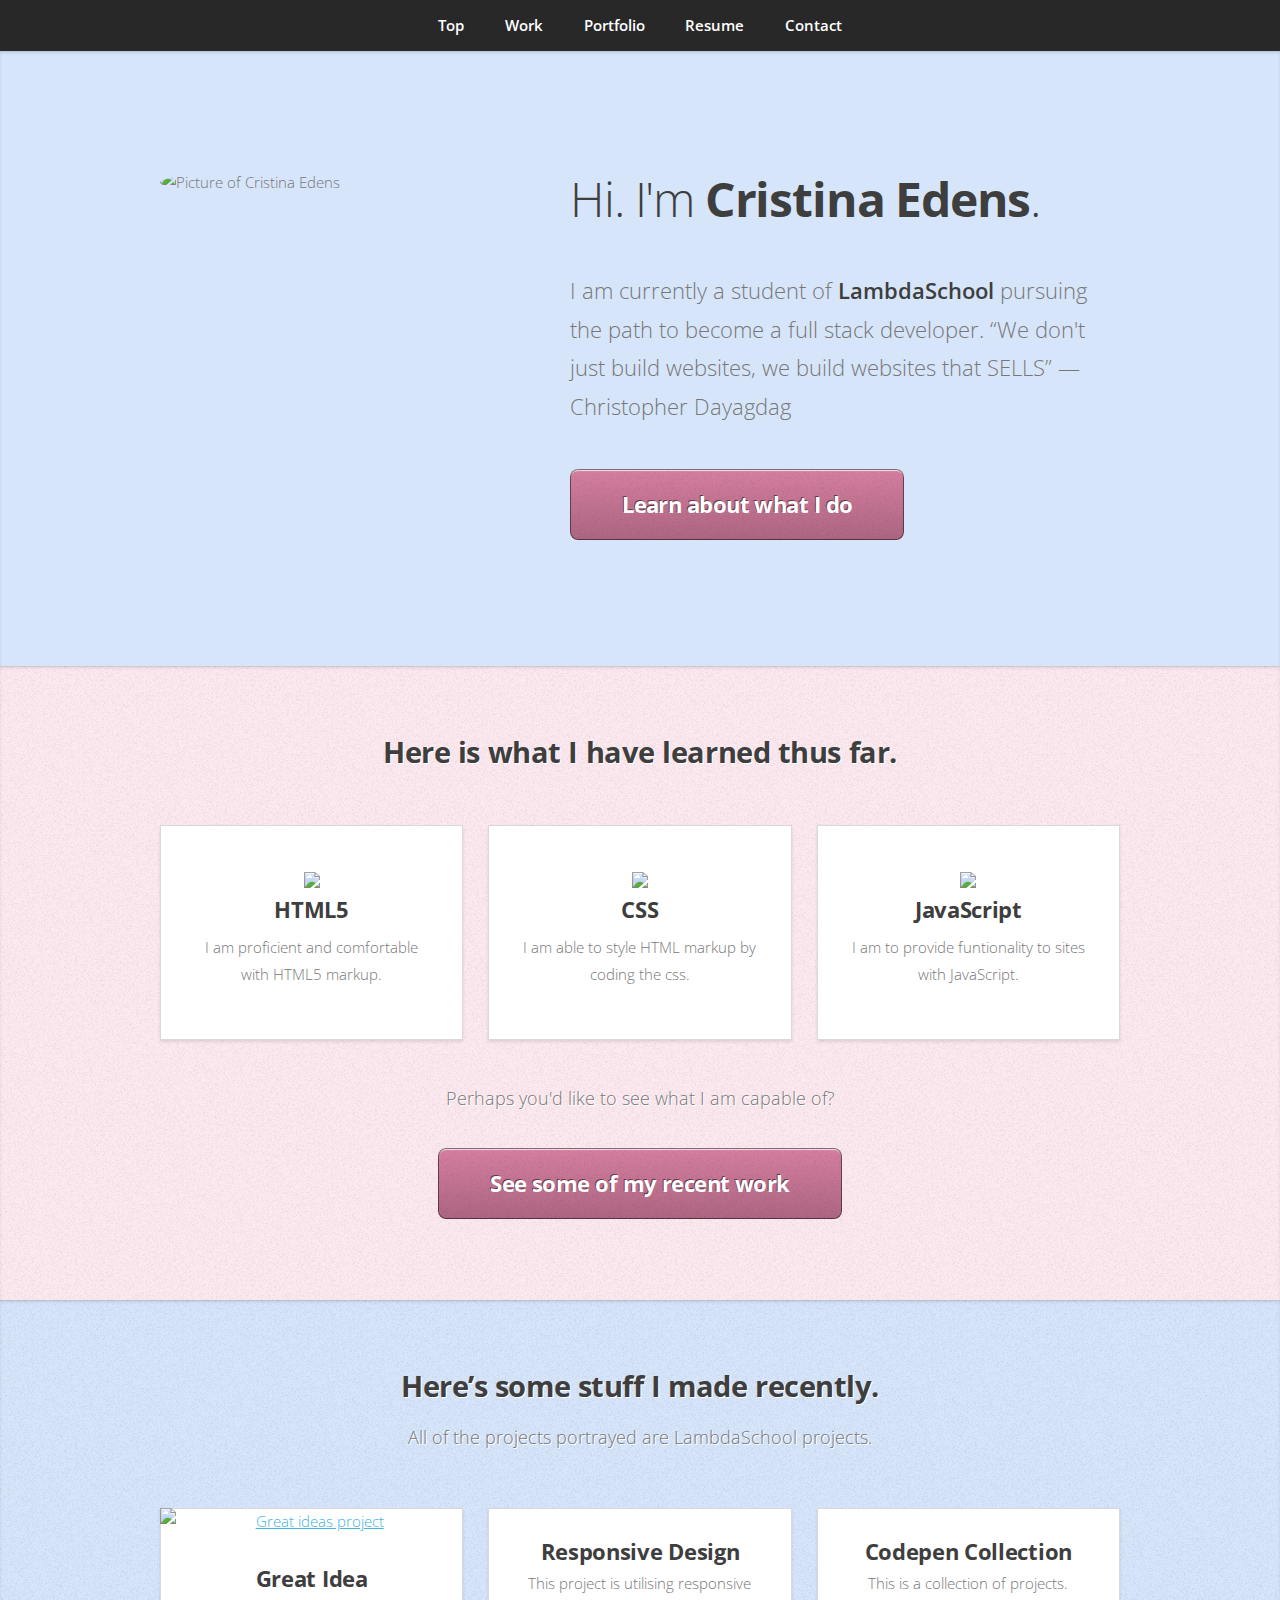
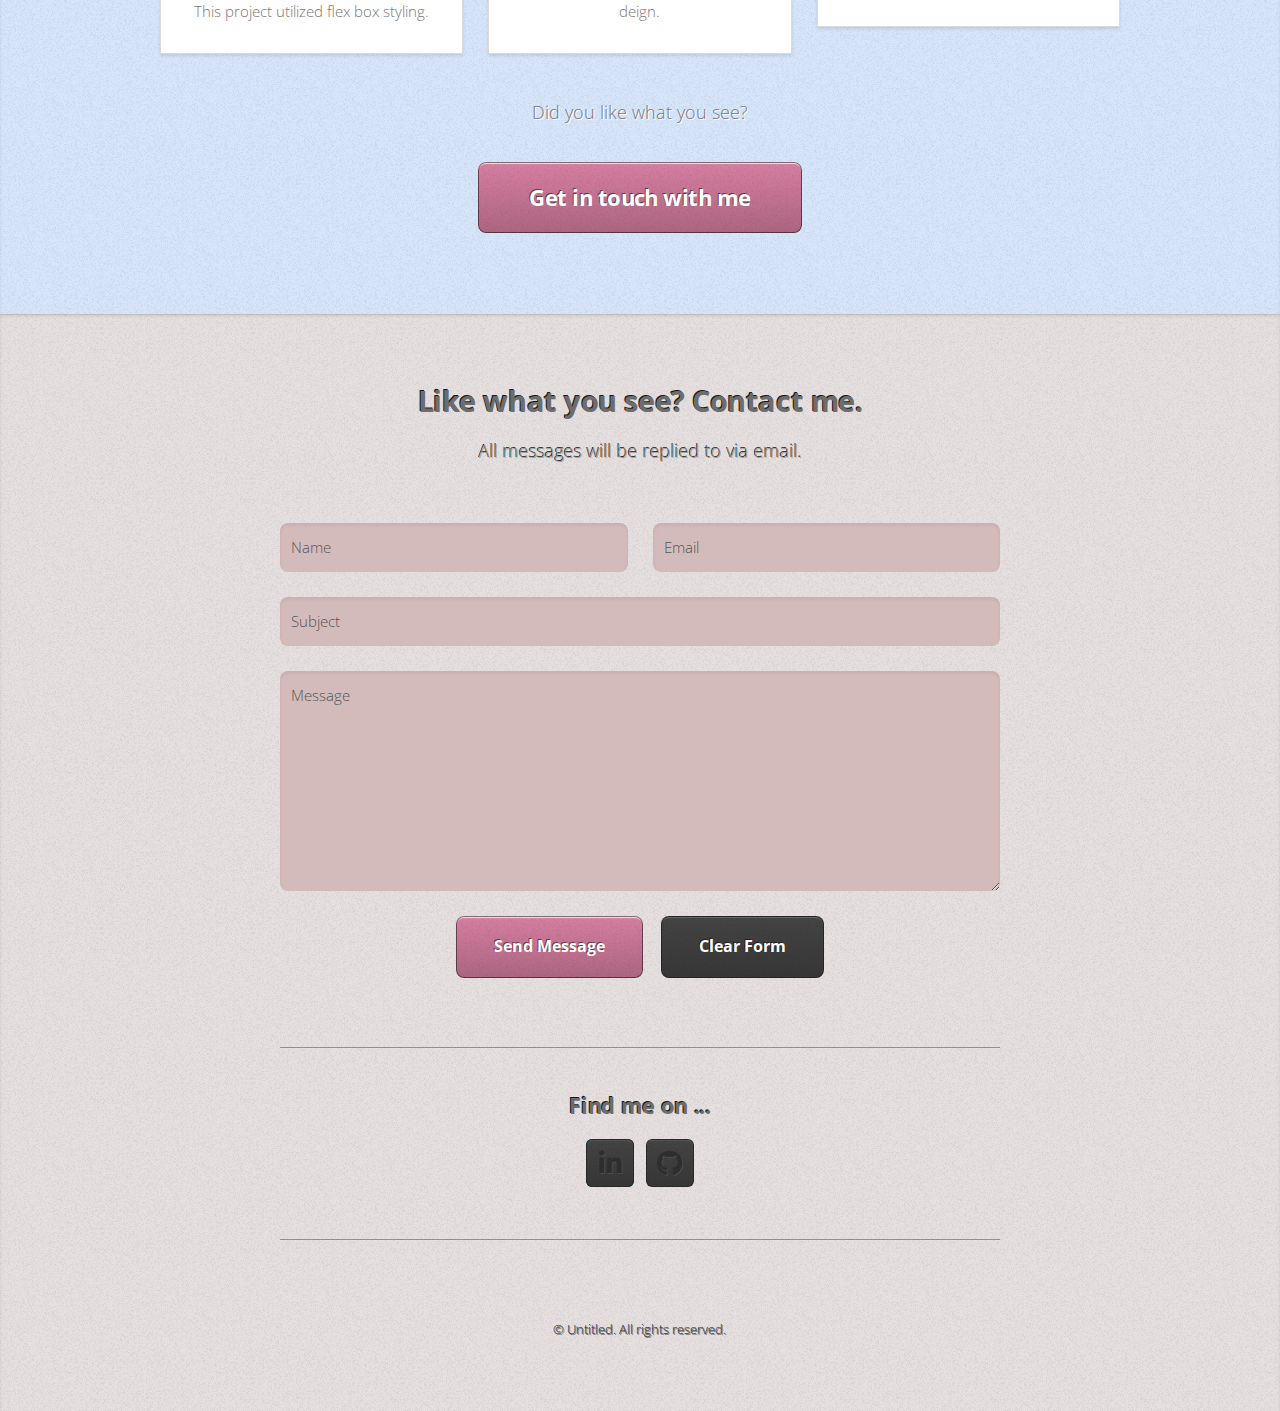
==== commit ff6a1827: "updated javascript information" ====
--- a/index.html
+++ b/index.html
@@ -70,7 +70,7 @@
                     <section class="box style1">
                         <span class="javascript"><img src="https://i.imgur.com/dEHGh4d.png"/></span>
                         <h3>JavaScript</h3>
-                        <p>I am not yet proficient in Javascript, though I do intend to learn this skill.</p>
+                        <p>I am to provide funtionality to sites with JavaScript.</p>
                     </section>
                 </div>
             </div>
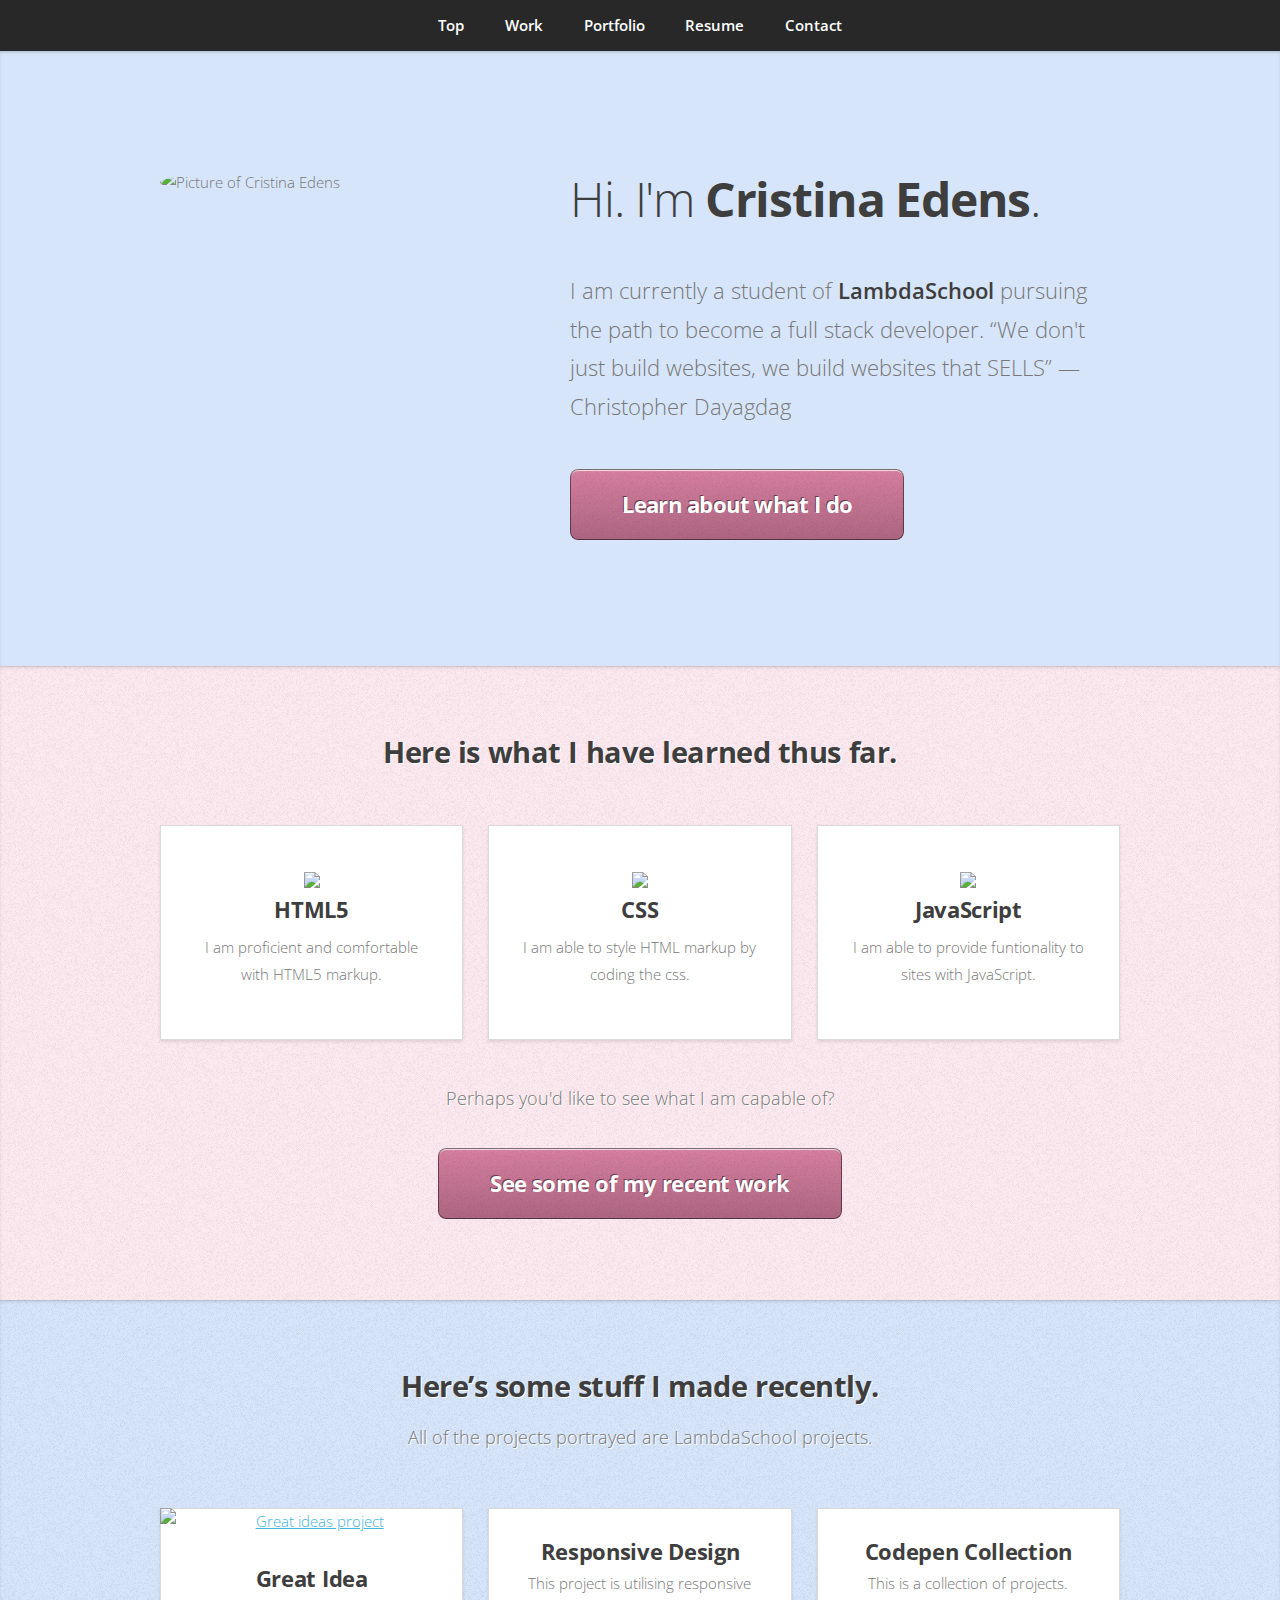
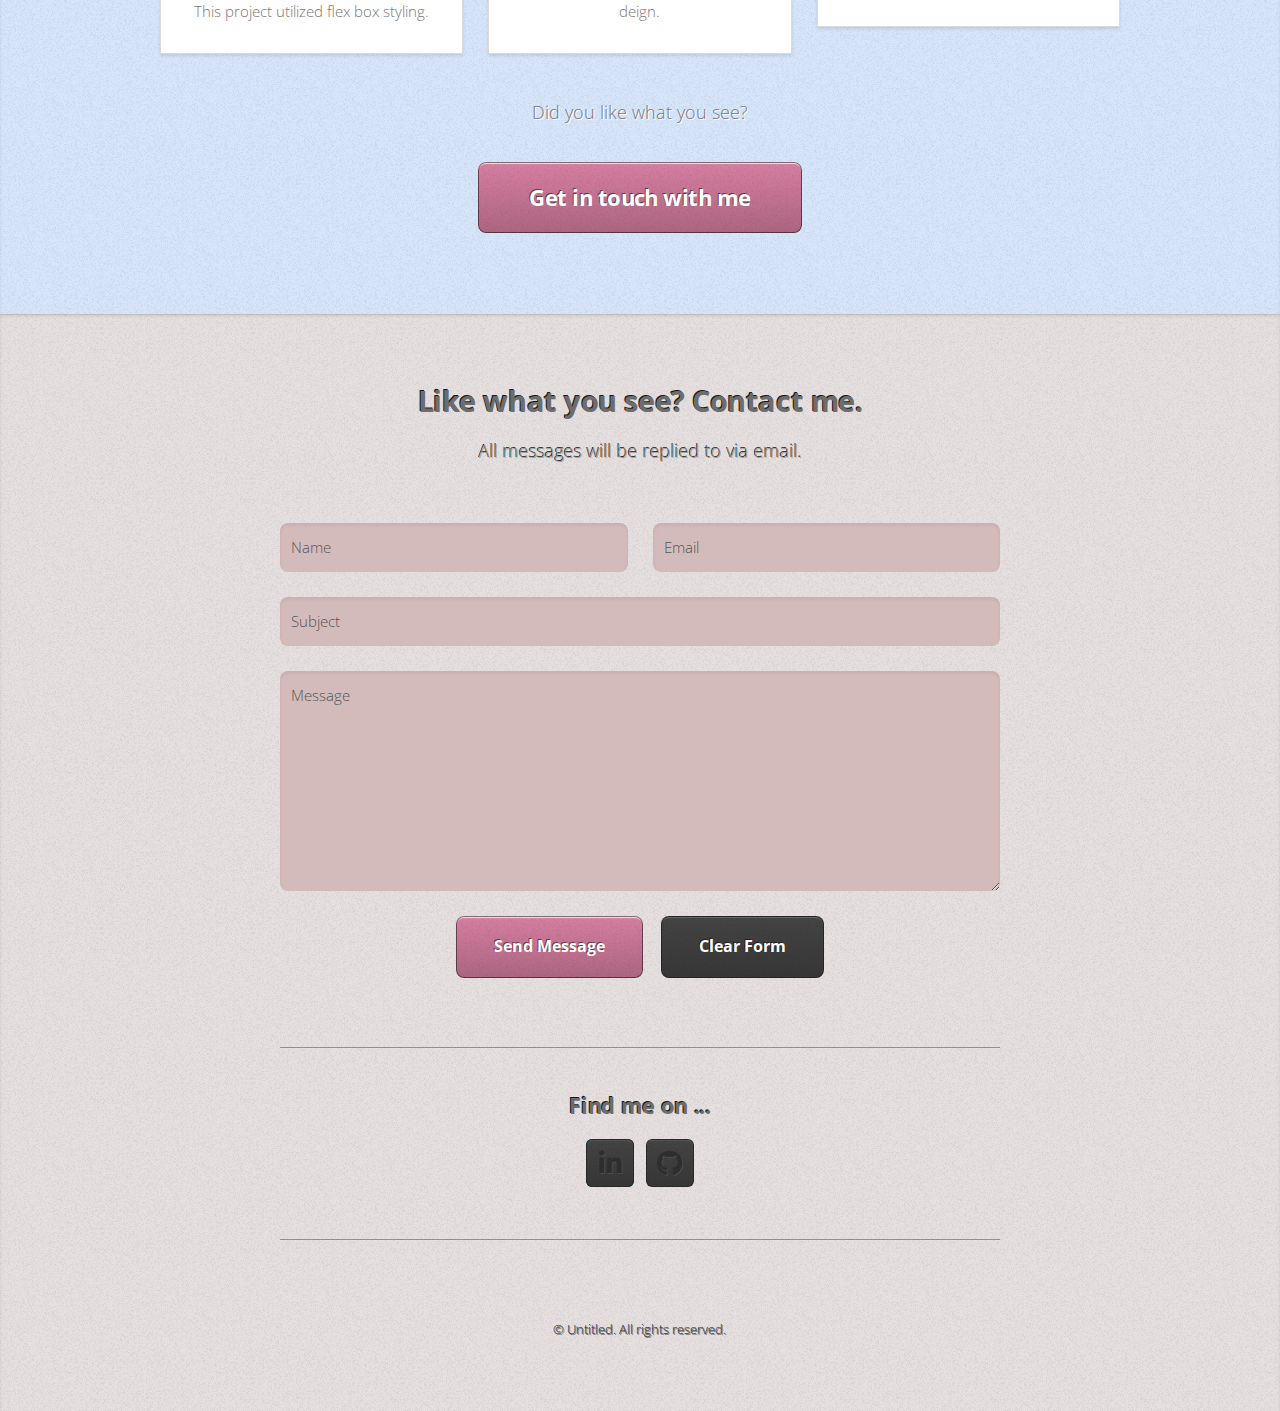
==== commit c565e207: "corrected typos in javascript" ====
--- a/index.html
+++ b/index.html
@@ -70,7 +70,7 @@
                     <section class="box style1">
                         <span class="javascript"><img src="https://i.imgur.com/dEHGh4d.png"/></span>
                         <h3>JavaScript</h3>
-                        <p>I am to provide funtionality to sites with JavaScript.</p>
+                        <p>I am able to provide funtionality to sites with JavaScript.</p>
                     </section>
                 </div>
             </div>
